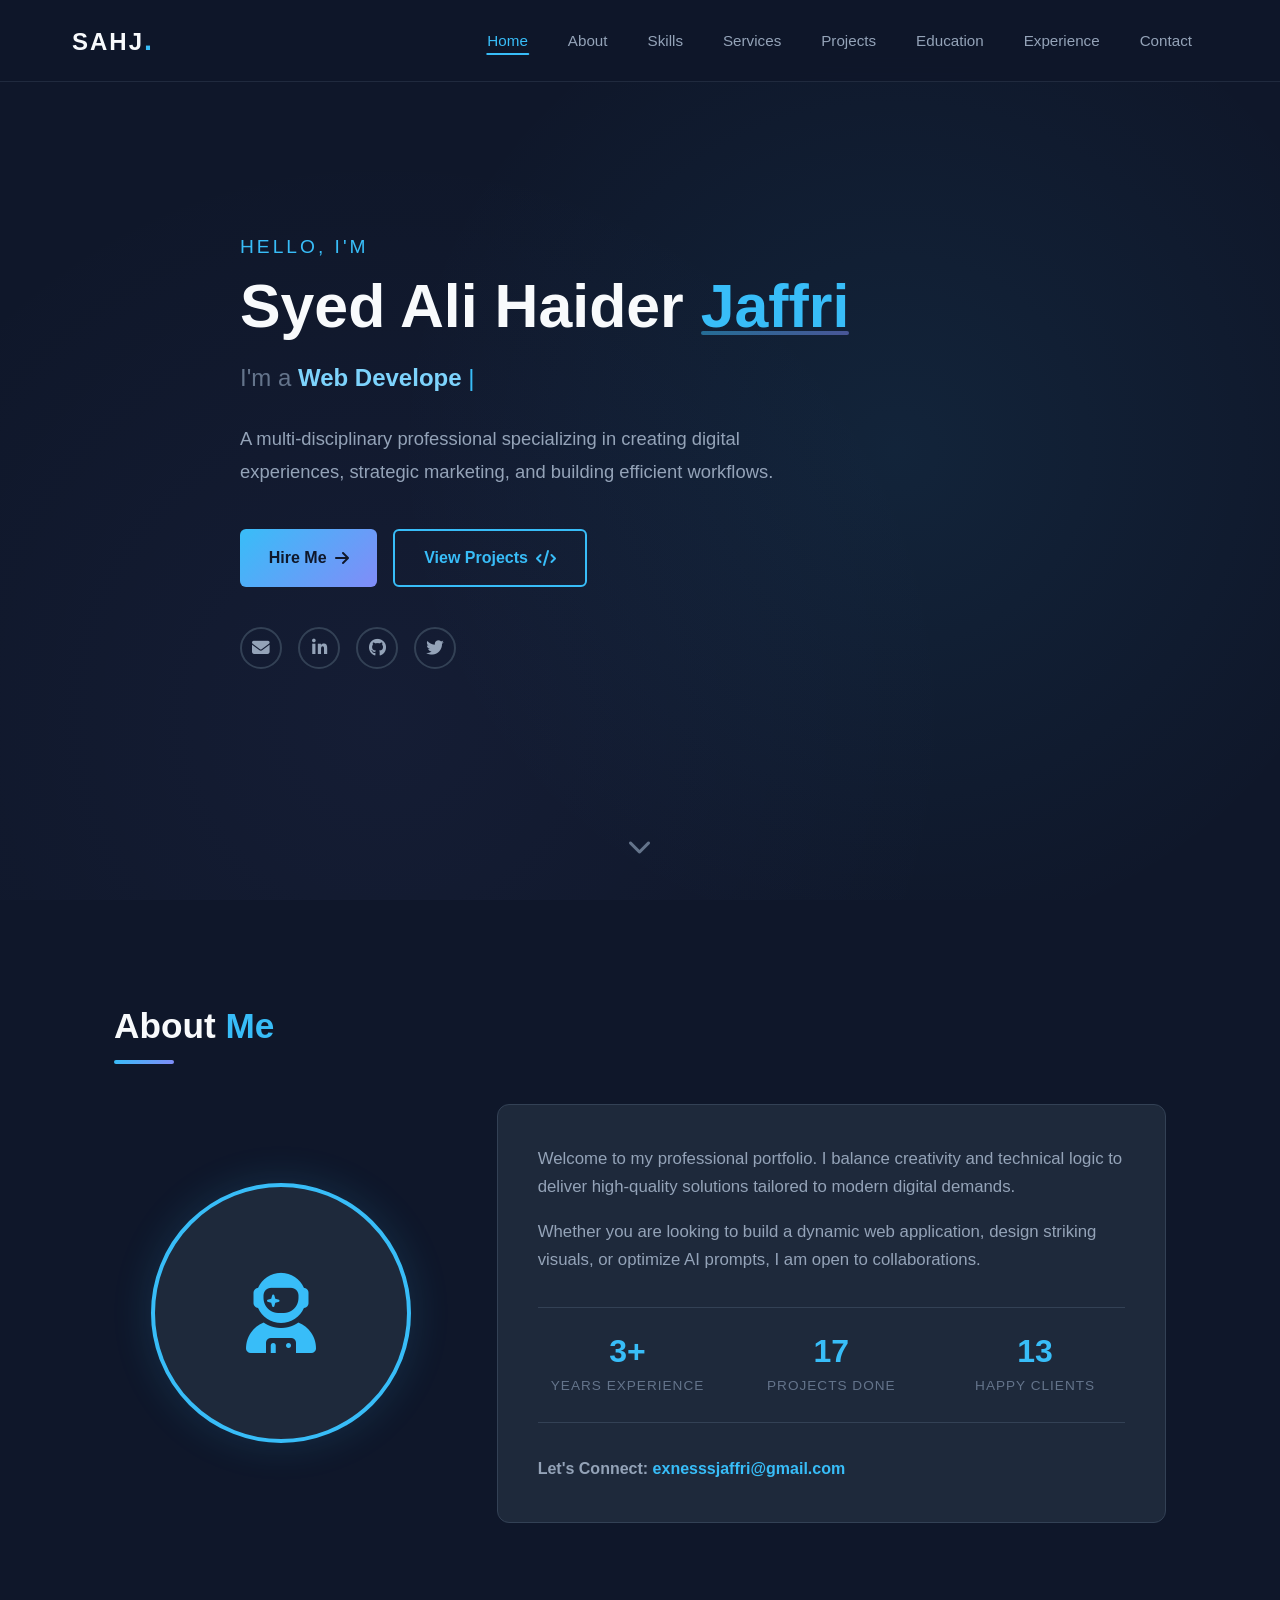
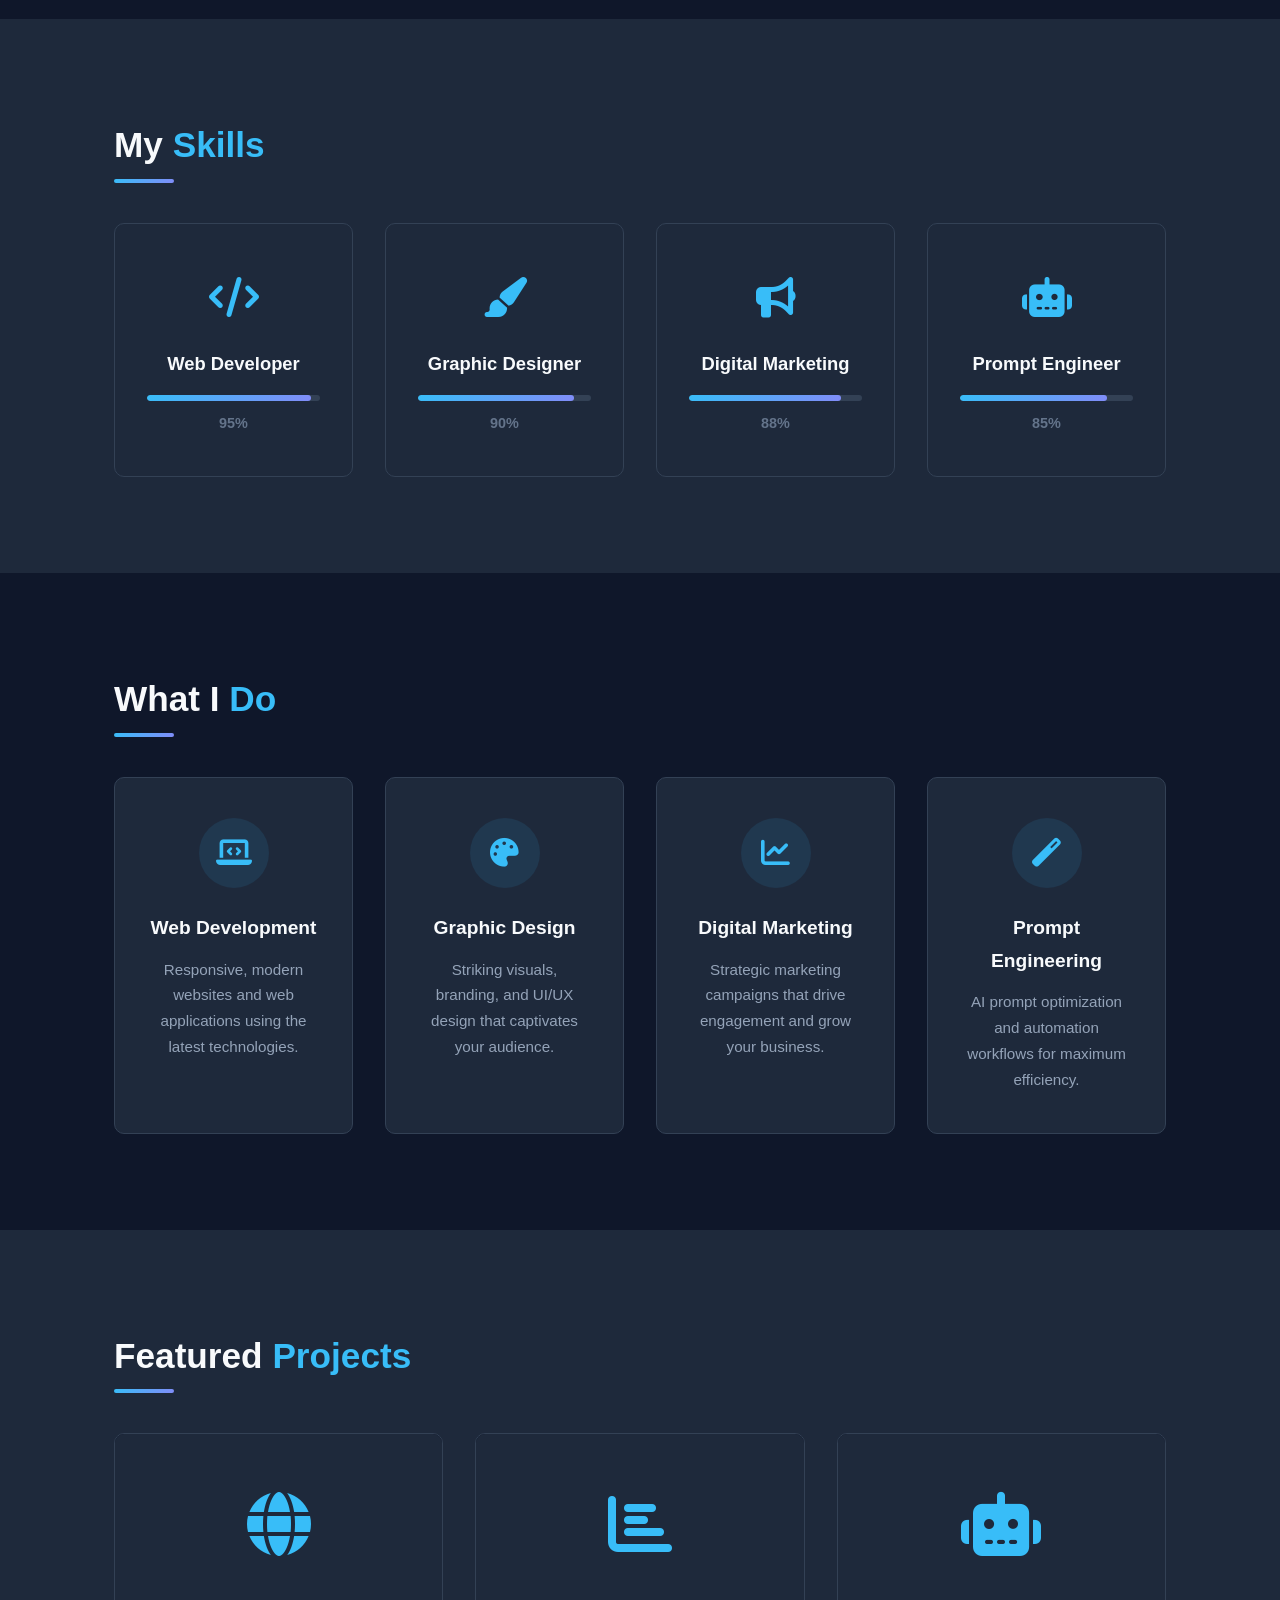
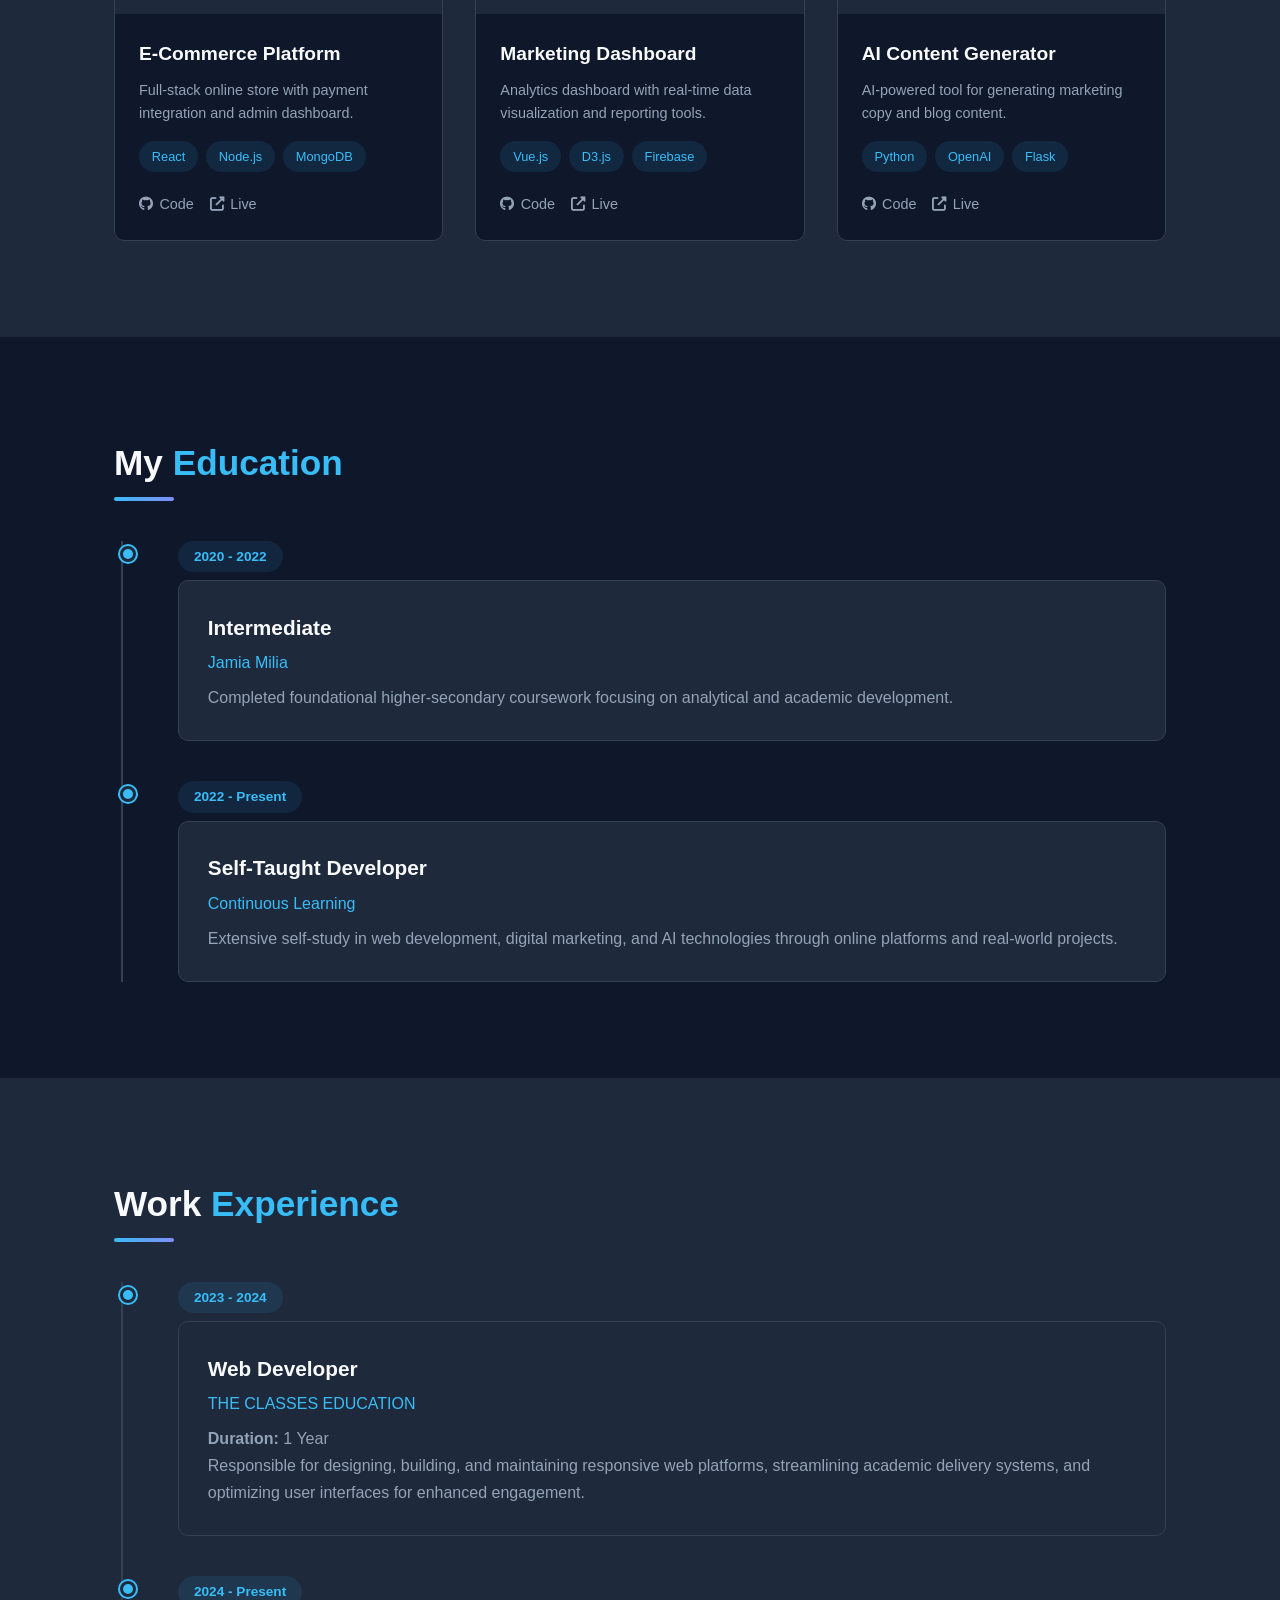
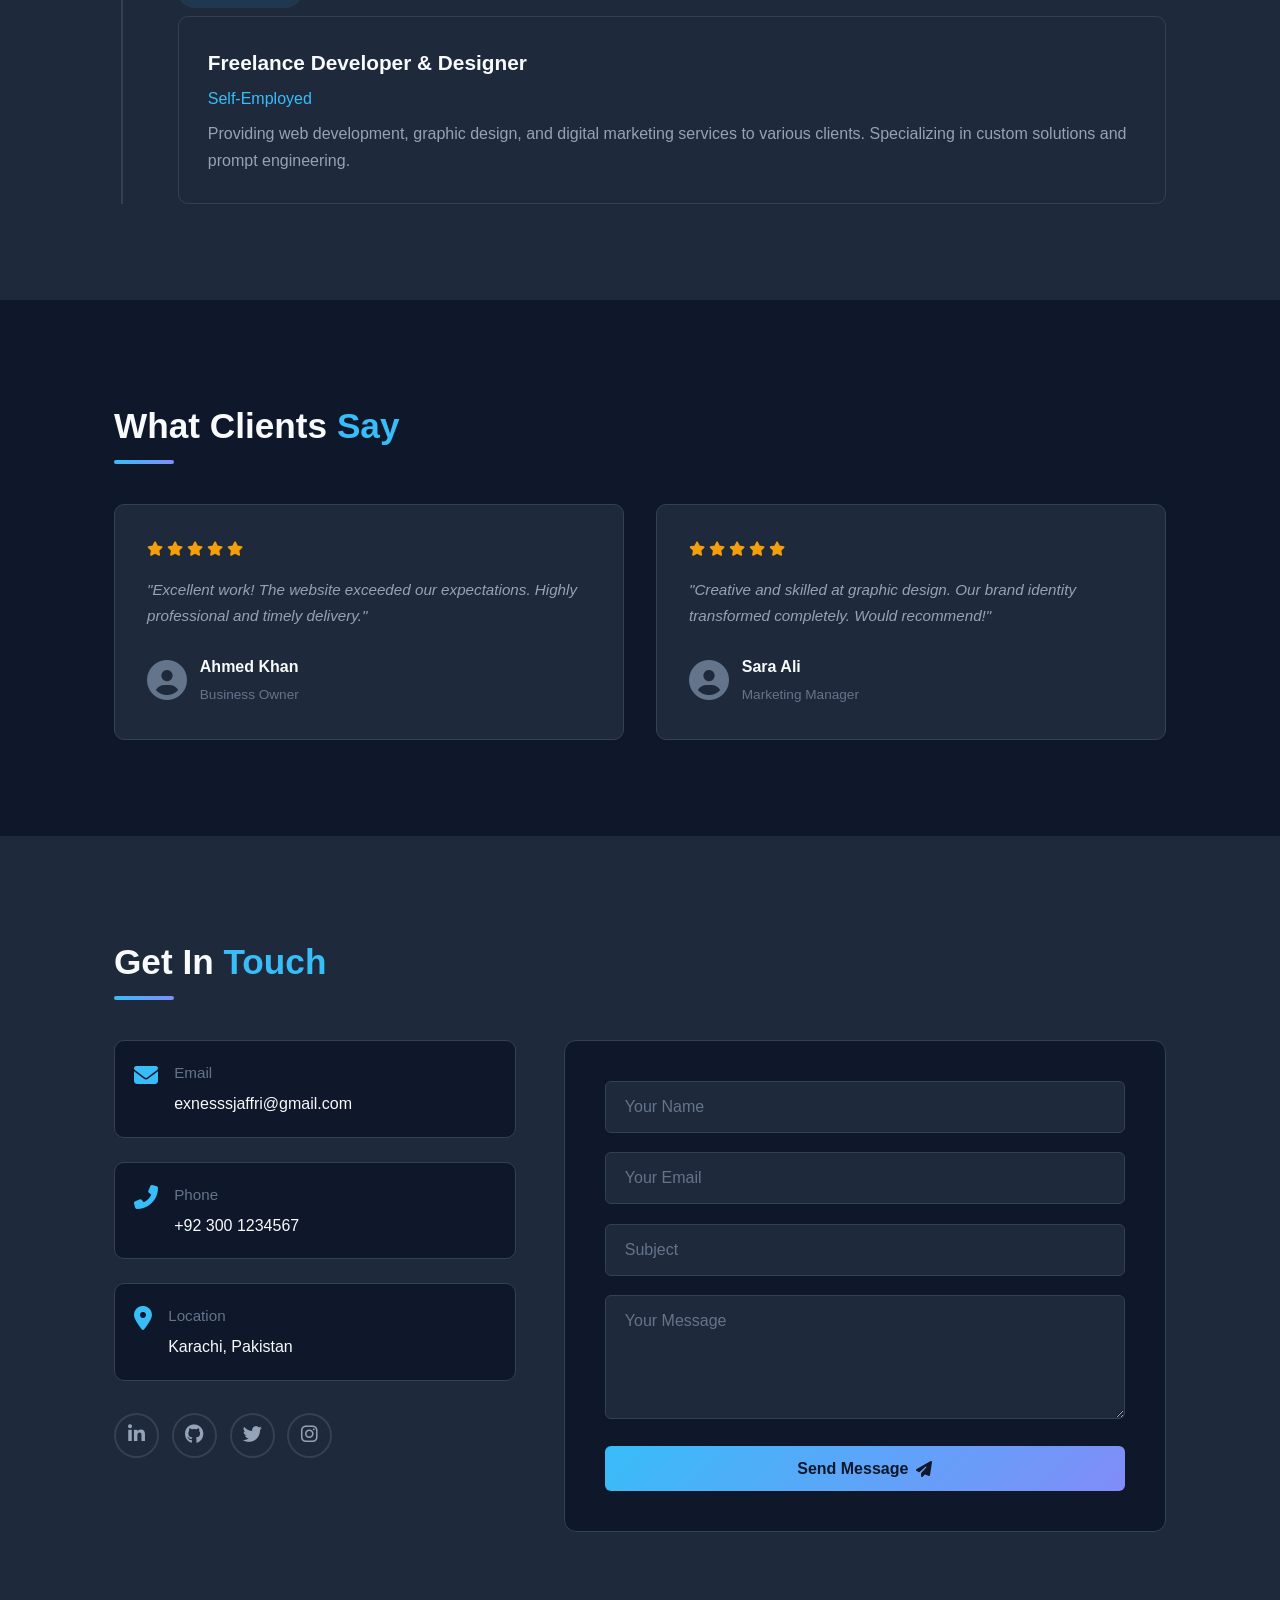
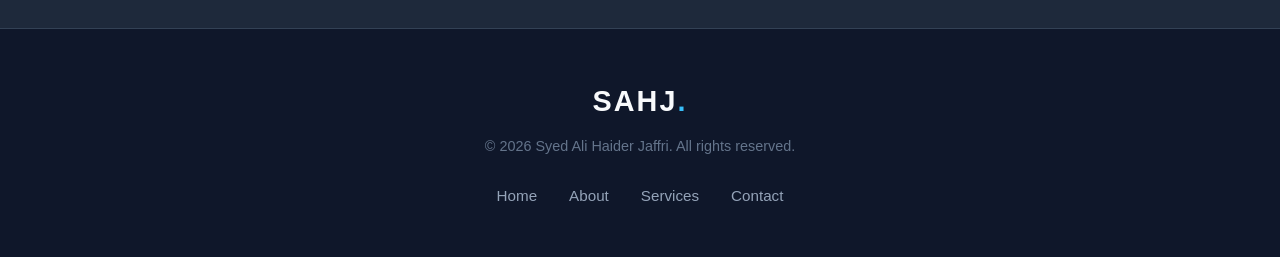
==== index.html @ ae8c7ed7 "HAIDER" ====
<!DOCTYPE html>
<html lang="en">
<head>
    <meta charset="UTF-8">
    <meta name="viewport" content="width=device-width, initial-scale=1.0">
    <title>Syed Ali Haider Jaffri | Portfolio</title>
    <!-- CSS -->
    <link rel="stylesheet" href="css/style.css">
    <!-- Font Awesome for Icons -->
    <link rel="stylesheet" href="https://cdnjs.cloudflare.com/ajax/libs/font-awesome/6.5.0/css/all.min.css">
    <!-- AOS Library for scroll animations -->
    <link href="https://unpkg.com/aos@2.3.1/dist/aos.css" rel="stylesheet">
</head>
<body>

    <!-- ========== PRELOADER ========== -->
    <div id="preloader">
        <div class="loader"></div>
    </div>

    <!-- ========== NAVIGATION ========== -->
    <header id="header">
        <nav class="navbar">
            <div class="nav-container">
                <a href="#hero" class="logo">SAHJ<span class="logo-dot">.</span></a>
                <ul class="nav-links" id="navLinks">
                    <li><a href="#hero" class="nav-link active">Home</a></li>
                    <li><a href="#about" class="nav-link">About</a></li>
                    <li><a href="#skills" class="nav-link">Skills</a></li>
                    <li><a href="#services" class="nav-link">Services</a></li>
                    <li><a href="#projects" class="nav-link">Projects</a></li>
                    <li><a href="#education" class="nav-link">Education</a></li>
                    <li><a href="#experience" class="nav-link">Experience</a></li>
                    <li><a href="#contact" class="nav-link">Contact</a></li>
                </ul>
                <div class="hamburger" id="hamburger">
                    <span class="bar"></span>
                    <span class="bar"></span>
                    <span class="bar"></span>
                </div>
            </div>
        </nav>
    </header>

    <!-- ========== HERO SECTION ========== -->
    <section id="hero">
        <div class="hero-overlay"></div>
        <div class="hero-content" data-aos="fade-up" data-aos-duration="1000">
            <p class="hero-greeting">Hello, I'm</p>
            <h1 class="hero-name">Syed Ali Haider <span>Jaffri</span></h1>
            <div class="hero-role">
                <span class="role-text">I'm a </span>
                <span class="typing-text" id="typingText"></span>
                <span class="cursor">|</span>
            </div>
            <p class="hero-desc">
                A multi-disciplinary professional specializing in creating digital experiences, strategic marketing, and building efficient workflows.
            </p>
            <div class="hero-buttons">
                <a href="#contact" class="btn btn-primary">Hire Me <i class="fas fa-arrow-right"></i></a>
                <a href="#projects" class="btn btn-outline">View Projects <i class="fas fa-code"></i></a>
            </div>
            <div class="hero-socials">
                <a href="mailto:exnesssjaffri@gmail.com" class="social-icon" title="Email"><i class="fas fa-envelope"></i></a>
                <a href="#" class="social-icon" title="LinkedIn"><i class="fab fa-linkedin-in"></i></a>
                <a href="#" class="social-icon" title="GitHub"><i class="fab fa-github"></i></a>
                <a href="#" class="social-icon" title="Twitter"><i class="fab fa-twitter"></i></a>
            </div>
        </div>
        <div class="hero-scroll-indicator">
            <a href="#about"><i class="fas fa-chevron-down"></i></a>
        </div>
    </section>

    <!-- ========== ABOUT SECTION ========== -->
    <section id="about" class="section-padding">
        <div class="container">
            <h2 class="section-title" data-aos="fade-right">About <span>Me</span></h2>
            <div class="about-wrapper" data-aos="fade-up" data-aos-delay="200">
                <div class="about-image">
                    <div class="about-image-frame">
                        <i class="fas fa-user-astronaut"></i>
                    </div>
                </div>
                <div class="about-content">
                    <div class="about-card">
                        <p class="about-text">
                            Welcome to my professional portfolio. I balance creativity and technical logic to deliver high-quality solutions tailored to modern digital demands.
                        </p>
                        <p class="about-text">
                            Whether you are looking to build a dynamic web application, design striking visuals, or optimize AI prompts, I am open to collaborations.
                        </p>
                        <div class="about-stats">
                            <div class="stat-item">
                                <span class="stat-number" data-count="3">0</span>
                                <span class="stat-label">Years Experience</span>
                            </div>
                            <div class="stat-item">
                                <span class="stat-number" data-count="20">0</span>
                                <span class="stat-label">Projects Done</span>
                            </div>
                            <div class="stat-item">
                                <span class="stat-number" data-count="15">0</span>
                                <span class="stat-label">Happy Clients</span>
                            </div>
                        </div>
                        <div class="about-contact">
                            <p><strong>Let's Connect:</strong> <a href="mailto:exnesssjaffri@gmail.com" class="email-link">exnesssjaffri@gmail.com</a></p>
                        </div>
                    </div>
                </div>
            </div>
        </div>
    </section>

    <!-- ========== SKILLS SECTION ========== -->
    <section id="skills" class="section-padding bg-dark">
        <div class="container">
            <h2 class="section-title" data-aos="fade-right">My <span>Skills</span></h2>
            <div class="skills-grid" data-aos="fade-up" data-aos-delay="200">
                <div class="skill-card" data-skill="95">
                    <div class="skill-icon">
                        <i class="fas fa-code"></i>
                    </div>
                    <h3>Web Developer</h3>
                    <div class="skill-bar">
                        <div class="skill-bar-fill" style="width: 0%;"></div>
                    </div>
                    <span class="skill-percent">95%</span>
                </div>
                <div class="skill-card" data-skill="90">
                    <div class="skill-icon">
                        <i class="fas fa-paint-brush"></i>
                    </div>
                    <h3>Graphic Designer</h3>
                    <div class="skill-bar">
                        <div class="skill-bar-fill" style="width: 0%;"></div>
                    </div>
                    <span class="skill-percent">90%</span>
                </div>
                <div class="skill-card" data-skill="88">
                    <div class="skill-icon">
                        <i class="fas fa-bullhorn"></i>
                    </div>
                    <h3>Digital Marketing</h3>
                    <div class="skill-bar">
                        <div class="skill-bar-fill" style="width: 0%;"></div>
                    </div>
                    <span class="skill-percent">88%</span>
                </div>
                <div class="skill-card" data-skill="85">
                    <div class="skill-icon">
                        <i class="fas fa-robot"></i>
                    </div>
                    <h3>Prompt Engineer</h3>
                    <div class="skill-bar">
                        <div class="skill-bar-fill" style="width: 0%;"></div>
                    </div>
                    <span class="skill-percent">85%</span>
                </div>
            </div>
        </div>
    </section>

    <!-- ========== SERVICES SECTION ========== -->
    <section id="services" class="section-padding">
        <div class="container">
            <h2 class="section-title" data-aos="fade-right">What I <span>Do</span></h2>
            <div class="services-grid" data-aos="fade-up" data-aos-delay="200">
                <div class="service-card">
                    <div class="service-icon">
                        <i class="fas fa-laptop-code"></i>
                    </div>
                    <h3>Web Development</h3>
                    <p>Responsive, modern websites and web applications using the latest technologies.</p>
                </div>
                <div class="service-card">
                    <div class="service-icon">
                        <i class="fas fa-palette"></i>
                    </div>
                    <h3>Graphic Design</h3>
                    <p>Striking visuals, branding, and UI/UX design that captivates your audience.</p>
                </div>
                <div class="service-card">
                    <div class="service-icon">
                        <i class="fas fa-chart-line"></i>
                    </div>
                    <h3>Digital Marketing</h3>
                    <p>Strategic marketing campaigns that drive engagement and grow your business.</p>
                </div>
                <div class="service-card">
                    <div class="service-icon">
                        <i class="fas fa-magic"></i>
                    </div>
                    <h3>Prompt Engineering</h3>
                    <p>AI prompt optimization and automation workflows for maximum efficiency.</p>
                </div>
            </div>
        </div>
    </section>

    <!-- ========== PROJECTS SECTION ========== -->
    <section id="projects" class="section-padding bg-dark">
        <div class="container">
            <h2 class="section-title" data-aos="fade-right">Featured <span>Projects</span></h2>
            <div class="projects-grid" data-aos="fade-up" data-aos-delay="200">
                <div class="project-card">
                    <div class="project-img">
                        <i class="fas fa-globe"></i>
                    </div>
                    <div class="project-info">
                        <h3>E-Commerce Platform</h3>
                        <p>Full-stack online store with payment integration and admin dashboard.</p>
                        <div class="project-tags">
                            <span>React</span>
                            <span>Node.js</span>
                            <span>MongoDB</span>
                        </div>
                        <div class="project-links">
                            <a href="#" class="project-link"><i class="fab fa-github"></i> Code</a>
                            <a href="#" class="project-link"><i class="fas fa-external-link-alt"></i> Live</a>
                        </div>
                    </div>
                </div>
                <div class="project-card">
                    <div class="project-img">
                        <i class="fas fa-chart-bar"></i>
                    </div>
                    <div class="project-info">
                        <h3>Marketing Dashboard</h3>
                        <p>Analytics dashboard with real-time data visualization and reporting tools.</p>
                        <div class="project-tags">
                            <span>Vue.js</span>
                            <span>D3.js</span>
                            <span>Firebase</span>
                        </div>
                        <div class="project-links">
                            <a href="#" class="project-link"><i class="fab fa-github"></i> Code</a>
                            <a href="#" class="project-link"><i class="fas fa-external-link-alt"></i> Live</a>
                        </div>
                    </div>
                </div>
                <div class="project-card">
                    <div class="project-img">
                        <i class="fas fa-robot"></i>
                    </div>
                    <div class="project-info">
                        <h3>AI Content Generator</h3>
                        <p>AI-powered tool for generating marketing copy and blog content.</p>
                        <div class="project-tags">
                            <span>Python</span>
                            <span>OpenAI</span>
                            <span>Flask</span>
                        </div>
                        <div class="project-links">
                            <a href="#" class="project-link"><i class="fab fa-github"></i> Code</a>
                            <a href="#" class="project-link"><i class="fas fa-external-link-alt"></i> Live</a>
                        </div>
                    </div>
                </div>
            </div>
        </div>
    </section>

    <!-- ========== EDUCATION SECTION ========== -->
    <section id="education" class="section-padding">
        <div class="container">
            <h2 class="section-title" data-aos="fade-right">My <span>Education</span></h2>
            <div class="timeline" data-aos="fade-up" data-aos-delay="200">
                <div class="timeline-item">
                    <div class="timeline-dot"></div>
                    <div class="timeline-date">2020 - 2022</div>
                    <div class="timeline-content">
                        <h3>Intermediate</h3>
                        <div class="sub-title">Jamia Milia</div>
                        <p>Completed foundational higher-secondary coursework focusing on analytical and academic development.</p>
                    </div>
                </div>
                <div class="timeline-item">
                    <div class="timeline-dot"></div>
                    <div class="timeline-date">2022 - Present</div>
                    <div class="timeline-content">
                        <h3>Self-Taught Developer</h3>
                        <div class="sub-title">Continuous Learning</div>
                        <p>Extensive self-study in web development, digital marketing, and AI technologies through online platforms and real-world projects.</p>
                    </div>
                </div>
            </div>
        </div>
    </section>

    <!-- ========== EXPERIENCE SECTION ========== -->
    <section id="experience" class="section-padding bg-dark">
        <div class="container">
            <h2 class="section-title" data-aos="fade-right">Work <span>Experience</span></h2>
            <div class="timeline" data-aos="fade-up" data-aos-delay="200">
                <div class="timeline-item">
                    <div class="timeline-dot"></div>
                    <div class="timeline-date">2023 - 2024</div>
                    <div class="timeline-content">
                        <h3>Web Developer</h3>
                        <div class="sub-title">THE CLASSES EDUCATION</div>
                        <p><strong>Duration:</strong> 1 Year</p>
                        <p>Responsible for designing, building, and maintaining responsive web platforms, streamlining academic delivery systems, and optimizing user interfaces for enhanced engagement.</p>
                    </div>
                </div>
                <div class="timeline-item">
                    <div class="timeline-dot"></div>
                    <div class="timeline-date">2024 - Present</div>
                    <div class="timeline-content">
                        <h3>Freelance Developer & Designer</h3>
                        <div class="sub-title">Self-Employed</div>
                        <p>Providing web development, graphic design, and digital marketing services to various clients. Specializing in custom solutions and prompt engineering.</p>
                    </div>
                </div>
            </div>
        </div>
    </section>

    <!-- ========== TESTIMONIALS SECTION ========== -->
    <section id="testimonials" class="section-padding">
        <div class="container">
            <h2 class="section-title" data-aos="fade-right">What Clients <span>Say</span></h2>
            <div class="testimonials-grid" data-aos="fade-up" data-aos-delay="200">
                <div class="testimonial-card">
                    <div class="testimonial-stars">
                        <i class="fas fa-star"></i>
                        <i class="fas fa-star"></i>
                        <i class="fas fa-star"></i>
                        <i class="fas fa-star"></i>
                        <i class="fas fa-star"></i>
                    </div>
                    <p class="testimonial-text">"Excellent work! The website exceeded our expectations. Highly professional and timely delivery."</p>
                    <div class="testimonial-author">
                        <i class="fas fa-user-circle"></i>
                        <div>
                            <h4>Ahmed Khan</h4>
                            <span>Business Owner</span>
                        </div>
                    </div>
                </div>
                <div class="testimonial-card">
                    <div class="testimonial-stars">
                        <i class="fas fa-star"></i>
                        <i class="fas fa-star"></i>
                        <i class="fas fa-star"></i>
                        <i class="fas fa-star"></i>
                        <i class="fas fa-star"></i>
                    </div>
                    <p class="testimonial-text">"Creative and skilled at graphic design. Our brand identity transformed completely. Would recommend!"</p>
                    <div class="testimonial-author">
                        <i class="fas fa-user-circle"></i>
                        <div>
                            <h4>Sara Ali</h4>
                            <span>Marketing Manager</span>
                        </div>
                    </div>
                </div>
            </div>
        </div>
    </section>

    <!-- ========== CONTACT SECTION ========== -->
    <section id="contact" class="section-padding bg-dark">
        <div class="container">
            <h2 class="section-title" data-aos="fade-right">Get In <span>Touch</span></h2>
            <div class="contact-wrapper" data-aos="fade-up" data-aos-delay="200">
                <div class="contact-info">
                    <div class="contact-item">
                        <i class="fas fa-envelope"></i>
                        <div>
                            <h4>Email</h4>
                            <a href="mailto:exnesssjaffri@gmail.com">exnesssjaffri@gmail.com</a>
                        </div>
                    </div>
                    <div class="contact-item">
                        <i class="fas fa-phone-alt"></i>
                        <div>
                            <h4>Phone</h4>
                            <a href="tel:+923001234567">+92 300 1234567</a>
                        </div>
                    </div>
                    <div class="contact-item">
                        <i class="fas fa-map-marker-alt"></i>
                        <div>
                            <h4>Location</h4>
                            <span>Karachi, Pakistan</span>
                        </div>
                    </div>
                    <div class="contact-socials">
                        <a href="#" class="social-icon"><i class="fab fa-linkedin-in"></i></a>
                        <a href="#" class="social-icon"><i class="fab fa-github"></i></a>
                        <a href="#" class="social-icon"><i class="fab fa-twitter"></i></a>
                        <a href="#" class="social-icon"><i class="fab fa-instagram"></i></a>
                    </div>
                </div>
                <form class="contact-form" id="contactForm">
                    <div class="form-group">
                        <input type="text" id="name" placeholder="Your Name" required>
                    </div>
                    <div class="form-group">
                        <input type="email" id="email" placeholder="Your Email" required>
                    </div>
                    <div class="form-group">
                        <input type="text" id="subject" placeholder="Subject">
                    </div>
                    <div class="form-group">
                        <textarea id="message" rows="5" placeholder="Your Message" required></textarea>
                    </div>
                    <button type="submit" class="btn btn-primary btn-block">Send Message <i class="fas fa-paper-plane"></i></button>
                </form>
            </div>
        </div>
    </section>

    <!-- ========== FOOTER ========== -->
    <footer>
        <div class="footer-content">
            <div class="footer-logo">SAHJ<span>.</span></div>
            <p class="footer-text">&copy; 2026 Syed Ali Haider Jaffri. All rights reserved.</p>
            <div class="footer-links">
                <a href="#hero">Home</a>
                <a href="#about">About</a>
                <a href="#services">Services</a>
                <a href="#contact">Contact</a>
            </div>
        </div>
    </footer>

    <!-- ========== BACK TO TOP ========== -->
    <button id="backToTop" title="Back to Top">
        <i class="fas fa-arrow-up"></i>
    </button>

    <!-- ========== SCRIPTS ========== -->
    <!-- AOS Library -->
    <script src="https://unpkg.com/aos@2.3.1/dist/aos.js"></script>
    <!-- Custom JS -->
    <script src="js/script.js"></script>

</body>
</html>
---- css/style.css ----
/* ============================================
   SYED ALI HAIDER JAFFRI - Portfolio Styles
   ============================================ */

/* --- CSS Variables / Custom Properties --- */
:root {
    --primary: #38bdf8;
    --primary-dark: #0ea5e9;
    --primary-light: #7dd3fc;
    --bg-primary: #0f172a;
    --bg-secondary: #1e293b;
    --bg-card: #1e293b;
    --border-color: #334155;
    --text-primary: #f8fafc;
    --text-secondary: #94a3b8;
    --text-muted: #64748b;
    --success: #22c55e;
    --gradient-1: linear-gradient(135deg, #38bdf8, #818cf8);
    --gradient-2: linear-gradient(135deg, #0f172a, #1e293b);
    --shadow-sm: 0 2px 8px rgba(0, 0, 0, 0.3);
    --shadow-md: 0 4px 16px rgba(0, 0, 0, 0.4);
    --shadow-lg: 0 8px 32px rgba(0, 0, 0, 0.5);
    --radius-sm: 6px;
    --radius-md: 10px;
    --radius-lg: 12px;
    --transition: all 0.3s ease;
    --font-main: 'Segoe UI', Tahoma, Geneva, Verdana, sans-serif;
}

/* --- Reset & Global Styles --- */
* {
    margin: 0;
    padding: 0;
    box-sizing: border-box;
}

html {
    scroll-behavior: smooth;
}

body {
    font-family: var(--font-main);
    background-color: var(--bg-primary);
    color: var(--text-primary);
    line-height: 1.7;
    overflow-x: hidden;
}

::selection {
    background: var(--primary);
    color: var(--bg-primary);
}

::-webkit-scrollbar {
    width: 8px;
}

::-webkit-scrollbar-track {
    background: var(--bg-primary);
}

::-webkit-scrollbar-thumb {
    background: var(--border-color);
    border-radius: 4px;
}

::-webkit-scrollbar-thumb:hover {
    background: var(--primary);
}

img {
    max-width: 100%;
    display: block;
}

a {
    color: inherit;
    text-decoration: none;
}

ul {
    list-style: none;
}

.container {
    max-width: 1100px;
    margin: 0 auto;
    padding: 0 1.5rem;
}

.section-padding {
    padding: 6rem 0;
}

.bg-dark {
    background-color: var(--bg-secondary);
}

/* --- Preloader --- */
#preloader {
    position: fixed;
    top: 0;
    left: 0;
    width: 100%;
    height: 100%;
    background: var(--bg-primary);
    display: flex;
    justify-content: center;
    align-items: center;
    z-index: 9999;
    transition: opacity 0.6s ease, visibility 0.6s ease;
}

#preloader.hidden {
    opacity: 0;
    visibility: hidden;
}

.loader {
    width: 50px;
    height: 50px;
    border: 4px solid var(--border-color);
    border-top: 4px solid var(--primary);
    border-radius: 50%;
    animation: spin 0.8s linear infinite;
}

@keyframes spin {
    to { transform: rotate(360deg); }
}

/* ========== NAVIGATION ========== */
#header {
    position: fixed;
    top: 0;
    width: 100%;
    z-index: 1000;
    background: rgba(15, 23, 42, 0.85);
    backdrop-filter: blur(12px);
    -webkit-backdrop-filter: blur(12px);
    border-bottom: 1px solid rgba(51, 65, 85, 0.5);
    transition: var(--transition);
}

#header.scrolled {
    background: rgba(15, 23, 42, 0.95);
    box-shadow: 0 2px 20px rgba(0, 0, 0, 0.4);
}

.nav-container {
    max-width: 1200px;
    margin: 0 auto;
    padding: 1rem 2rem;
    display: flex;
    justify-content: space-between;
    align-items: center;
}

.logo {
    font-size: 1.5rem;
    font-weight: 800;
    letter-spacing: 2px;
    color: var(--text-primary);
    transition: var(--transition);
}

.logo-dot {
    color: var(--primary);
    font-size: 1.8rem;
}

.logo:hover {
    color: var(--primary);
}

.nav-links {
    display: flex;
    gap: 0.5rem;
}

.nav-link {
    color: var(--text-secondary);
    padding: 0.5rem 1rem;
    border-radius: var(--radius-sm);
    font-weight: 500;
    font-size: 0.95rem;
    transition: var(--transition);
    position: relative;
}

.nav-link::after {
    content: '';
    position: absolute;
    bottom: 2px;
    left: 50%;
    transform: translateX(-50%);
    width: 0;
    height: 2px;
    background: var(--primary);
    transition: var(--transition);
    border-radius: 2px;
}

.nav-link:hover,
.nav-link.active {
    color: var(--primary);
}

.nav-link:hover::after,
.nav-link.active::after {
    width: 60%;
}

/* Hamburger */
.hamburger {
    display: none;
    cursor: pointer;
    flex-direction: column;
    gap: 5px;
    padding: 5px;
}

.bar {
    width: 28px;
    height: 3px;
    background: var(--text-primary);
    border-radius: 2px;
    transition: var(--transition);
}

.hamburger.active .bar:nth-child(1) {
    transform: rotate(45deg) translate(6px, 6px);
}

.hamburger.active .bar:nth-child(2) {
    opacity: 0;
}

.hamburger.active .bar:nth-child(3) {
    transform: rotate(-45deg) translate(6px, -6px);
}

/* ========== SECTION TITLES ========== */
.section-title {
    font-size: 2.2rem;
    font-weight: 700;
    margin-bottom: 3rem;
    position: relative;
    display: inline-block;
    color: var(--text-primary);
}

.section-title span {
    color: var(--primary);
}

.section-title::after {
    content: '';
    position: absolute;
    left: 0;
    bottom: -8px;
    width: 60px;
    height: 4px;
    background: var(--gradient-1);
    border-radius: 2px;
}

/* ========== HERO SECTION ========== */
#hero {
    min-height: 100vh;
    display: flex;
    flex-direction: column;
    justify-content: center;
    align-items: center;
    position: relative;
    padding: 0 2rem;
    background: var(--bg-primary);
    overflow: hidden;
}

.hero-overlay {
    position: absolute;
    top: 0;
    left: 0;
    width: 100%;
    height: 100%;
    background: radial-gradient(circle at 70% 50%, rgba(56, 189, 248, 0.08) 0%, transparent 50%),
                radial-gradient(circle at 30% 80%, rgba(129, 140, 248, 0.05) 0%, transparent 50%);
    pointer-events: none;
}

.hero-content {
    max-width: 800px;
    text-align: left;
    z-index: 2;
    width: 100%;
}

.hero-greeting {
    font-size: 1.2rem;
    color: var(--primary);
    font-weight: 500;
    margin-bottom: 0.5rem;
    letter-spacing: 3px;
    text-transform: uppercase;
}

.hero-name {
    font-size: 3.8rem;
    font-weight: 800;
    line-height: 1.15;
    margin-bottom: 1rem;
    color: var(--text-primary);
}

.hero-name span {
    color: var(--primary);
    position: relative;
}

.hero-name span::after {
    content: '';
    position: absolute;
    bottom: 5px;
    left: 0;
    width: 100%;
    height: 4px;
    background: var(--gradient-1);
    border-radius: 2px;
    opacity: 0.5;
}

.hero-role {
    font-size: 1.5rem;
    margin-bottom: 1.5rem;
    color: var(--text-secondary);
    min-height: 2rem;
}

.role-text {
    color: var(--text-muted);
}

.typing-text {
    color: var(--primary-light);
    font-weight: 600;
}

.cursor {
    color: var(--primary);
    animation: blink 0.7s infinite;
    font-weight: 100;
}

@keyframes blink {
    0%, 100% { opacity: 1; }
    50% { opacity: 0; }
}

.hero-desc {
    font-size: 1.15rem;
    color: var(--text-secondary);
    max-width: 600px;
    margin-bottom: 2.5rem;
    line-height: 1.8;
}

.hero-buttons {
    display: flex;
    gap: 1rem;
    margin-bottom: 2.5rem;
    flex-wrap: wrap;
}

/* Buttons */
.btn {
    display: inline-flex;
    align-items: center;
    gap: 0.5rem;
    padding: 0.85rem 1.8rem;
    border-radius: var(--radius-sm);
    font-weight: 600;
    font-size: 1rem;
    cursor: pointer;
    transition: var(--transition);
    border: none;
    text-decoration: none;
    width: fit-content;
}

.btn-primary {
    background: var(--gradient-1);
    color: var(--bg-primary);
}

.btn-primary:hover {
    transform: translateY(-3px);
    box-shadow: 0 8px 25px rgba(56, 189, 248, 0.3);
}

.btn-outline {
    background: transparent;
    color: var(--primary);
    border: 2px solid var(--primary);
}

.btn-outline:hover {
    background: var(--primary);
    color: var(--bg-primary);
    transform: translateY(-3px);
}

.btn-block {
    width: 100%;
    justify-content: center;
}

/* Social Icons */
.hero-socials {
    display: flex;
    gap: 1rem;
}

.social-icon {
    width: 42px;
    height: 42px;
    display: flex;
    align-items: center;
    justify-content: center;
    border-radius: 50%;
    border: 2px solid var(--border-color);
    color: var(--text-secondary);
    font-size: 1.1rem;
    transition: var(--transition);
}

.social-icon:hover {
    border-color: var(--primary);
    color: var(--primary);
    transform: translateY(-3px);
    box-shadow: 0 4px 15px rgba(56, 189, 248, 0.2);
}

/* Scroll Indicator */
.hero-scroll-indicator {
    position: absolute;
    bottom: 2rem;
    left: 50%;
    transform: translateX(-50%);
    animation: bounce 2s infinite;
}

.hero-scroll-indicator a {
    color: var(--text-muted);
    font-size: 1.5rem;
    transition: var(--transition);
}

.hero-scroll-indicator a:hover {
    color: var(--primary);
}

@keyframes bounce {
    0%, 20%, 50%, 80%, 100% { transform: translateX(-50%) translateY(0); }
    40% { transform: translateX(-50%) translateY(-10px); }
    60% { transform: translateX(-50%) translateY(-5px); }
}

/* ========== ABOUT SECTION ========== */
.about-wrapper {
    display: grid;
    grid-template-columns: 1fr 2fr;
    gap: 3rem;
    align-items: center;
}

.about-image {
    display: flex;
    justify-content: center;
}

.about-image-frame {
    width: 260px;
    height: 260px;
    border-radius: 50%;
    background: var(--bg-secondary);
    border: 4px solid var(--primary);
    display: flex;
    align-items: center;
    justify-content: center;
    font-size: 5rem;
    color: var(--primary);
    box-shadow: 0 0 40px rgba(56, 189, 248, 0.15);
    transition: var(--transition);
}

.about-image-frame:hover {
    transform: scale(1.05);
    box-shadow: 0 0 60px rgba(56, 189, 248, 0.3);
}

.about-card {
    background: var(--bg-card);
    padding: 2.5rem;
    border-radius: var(--radius-lg);
    border: 1px solid var(--border-color);
}

.about-text {
    color: var(--text-secondary);
    margin-bottom: 1rem;
    font-size: 1.05rem;
}

.about-stats {
    display: grid;
    grid-template-columns: repeat(3, 1fr);
    gap: 1.5rem;
    margin: 2rem 0;
    padding: 1.5rem 0;
    border-top: 1px solid var(--border-color);
    border-bottom: 1px solid var(--border-color);
}

.stat-item {
    text-align: center;
}

.stat-number {
    display: block;
    font-size: 2rem;
    font-weight: 800;
    color: var(--primary);
    line-height: 1.2;
}

.stat-label {
    display: block;
    font-size: 0.85rem;
    color: var(--text-muted);
    text-transform: uppercase;
    letter-spacing: 1px;
    margin-top: 0.25rem;
}

.about-contact {
    margin-top: 1.5rem;
}

.about-contact p {
    color: var(--text-secondary);
}

.email-link {
    color: var(--primary);
    font-weight: 600;
    transition: var(--transition);
}

.email-link:hover {
    color: var(--primary-light);
    text-decoration: underline;
}

/* ========== SKILLS SECTION ========== */
.skills-grid {
    display: grid;
    grid-template-columns: repeat(auto-fit, minmax(220px, 1fr));
    gap: 2rem;
}

.skill-card {
    background: var(--bg-card);
    padding: 2.5rem 2rem;
    border-radius: var(--radius-md);
    text-align: center;
    border: 1px solid var(--border-color);
    transition: var(--transition);
    position: relative;
    overflow: hidden;
}

.skill-card::before {
    content: '';
    position: absolute;
    top: 0;
    left: 0;
    width: 100%;
    height: 3px;
    background: var(--gradient-1);
    transform: scaleX(0);
    transform-origin: left;
    transition: transform 0.5s ease;
}

.skill-card:hover::before {
    transform: scaleX(1);
}

.skill-card:hover {
    transform: translateY(-8px);
    border-color: var(--primary);
    box-shadow: 0 10px 30px rgba(56, 189, 248, 0.1);
}

.skill-icon {
    font-size: 2.5rem;
    color: var(--primary);
    margin-bottom: 1rem;
}

.skill-card h3 {
    font-size: 1.15rem;
    color: var(--text-primary);
    margin-bottom: 1rem;
}

.skill-bar {
    height: 6px;
    background: var(--border-color);
    border-radius: 3px;
    overflow: hidden;
    margin-bottom: 0.5rem;
}

.skill-bar-fill {
    height: 100%;
    background: var(--gradient-1);
    border-radius: 3px;
    transition: width 1.5s ease;
}

.skill-percent {
    font-size: 0.9rem;
    color: var(--text-muted);
    font-weight: 600;
}

/* ========== SERVICES SECTION ========== */
.services-grid {
    display: grid;
    grid-template-columns: repeat(auto-fit, minmax(230px, 1fr));
    gap: 2rem;
}

.service-card {
    background: var(--bg-card);
    padding: 2.5rem 2rem;
    border-radius: var(--radius-md);
    text-align: center;
    border: 1px solid var(--border-color);
    transition: var(--transition);
}

.service-card:hover {
    transform: translateY(-8px);
    border-color: var(--primary);
    box-shadow: 0 10px 30px rgba(56, 189, 248, 0.1);
}

.service-icon {
    width: 70px;
    height: 70px;
    margin: 0 auto 1.5rem;
    background: rgba(56, 189, 248, 0.1);
    border-radius: 50%;
    display: flex;
    align-items: center;
    justify-content: center;
    font-size: 1.8rem;
    color: var(--primary);
    transition: var(--transition);
}

.service-card:hover .service-icon {
    background: var(--primary);
    color: var(--bg-primary);
    transform: scale(1.1);
}

.service-card h3 {
    font-size: 1.2rem;
    color: var(--text-primary);
    margin-bottom: 0.75rem;
}

.service-card p {
    color: var(--text-secondary);
    font-size: 0.95rem;
    line-height: 1.7;
}

/* ========== PROJECTS SECTION ========== */
.projects-grid {
    display: grid;
    grid-template-columns: repeat(auto-fit, minmax(300px, 1fr));
    gap: 2rem;
}

.project-card {
    background: var(--bg-primary);
    border-radius: var(--radius-md);
    overflow: hidden;
    border: 1px solid var(--border-color);
    transition: var(--transition);
}

.project-card:hover {
    transform: translateY(-8px);
    border-color: var(--primary);
    box-shadow: 0 12px 35px rgba(56, 189, 248, 0.1);
}

.project-img {
    height: 180px;
    background: var(--bg-secondary);
    display: flex;
    align-items: center;
    justify-content: center;
    font-size: 4rem;
    color: var(--primary);
    transition: var(--transition);
}

.project-card:hover .project-img {
    background: rgba(56, 189, 248, 0.1);
}

.project-info {
    padding: 1.5rem;
}

.project-info h3 {
    font-size: 1.2rem;
    color: var(--text-primary);
    margin-bottom: 0.5rem;
}

.project-info p {
    color: var(--text-secondary);
    font-size: 0.9rem;
    margin-bottom: 1rem;
    line-height: 1.6;
}

.project-tags {
    display: flex;
    flex-wrap: wrap;
    gap: 0.5rem;
    margin-bottom: 1.2rem;
}

.project-tags span {
    padding: 0.3rem 0.8rem;
    background: rgba(56, 189, 248, 0.1);
    color: var(--primary);
    border-radius: 20px;
    font-size: 0.8rem;
    font-weight: 500;
}

.project-links {
    display: flex;
    gap: 1rem;
}

.project-link {
    color: var(--text-secondary);
    font-size: 0.9rem;
    font-weight: 500;
    transition: var(--transition);
    display: inline-flex;
    align-items: center;
    gap: 0.4rem;
}

.project-link:hover {
    color: var(--primary);
}

/* ========== TIMELINE (Education & Experience) ========== */
.timeline {
    position: relative;
    padding-left: 2rem;
}

.timeline::before {
    content: '';
    position: absolute;
    left: 7px;
    top: 0;
    bottom: 0;
    width: 2px;
    background: var(--border-color);
}

.timeline-item {
    position: relative;
    padding-left: 2rem;
    margin-bottom: 2.5rem;
}

.timeline-item:last-child {
    margin-bottom: 0;
}

.timeline-dot {
    position: absolute;
    left: -1.65rem;
    top: 5px;
    width: 16px;
    height: 16px;
    border-radius: 50%;
    background: var(--primary);
    border: 3px solid var(--bg-secondary);
    box-shadow: 0 0 0 2px var(--primary);
}

.timeline-date {
    font-size: 0.85rem;
    color: var(--primary);
    font-weight: 600;
    margin-bottom: 0.5rem;
    display: inline-block;
    padding: 0.25rem 1rem;
    background: rgba(56, 189, 248, 0.1);
    border-radius: 20px;
}

.timeline-content {
    background: var(--bg-card);
    padding: 1.8rem;
    border-radius: var(--radius-md);
    border: 1px solid var(--border-color);
    transition: var(--transition);
}

.timeline-content:hover {
    border-color: var(--primary);
    transform: translateX(5px);
}

.timeline-content h3 {
    font-size: 1.3rem;
    color: var(--text-primary);
    margin-bottom: 0.25rem;
}

.sub-title {
    color: var(--primary);
    font-weight: 500;
    margin-bottom: 0.5rem;
    font-size: 1rem;
}

.timeline-content p {
    color: var(--text-secondary);
    line-height: 1.7;
}

/* ========== TESTIMONIALS SECTION ========== */
.testimonials-grid {
    display: grid;
    grid-template-columns: repeat(auto-fit, minmax(300px, 1fr));
    gap: 2rem;
}

.testimonial-card {
    background: var(--bg-card);
    padding: 2rem;
    border-radius: var(--radius-md);
    border: 1px solid var(--border-color);
    transition: var(--transition);
}

.testimonial-card:hover {
    transform: translateY(-5px);
    border-color: var(--primary);
}

.testimonial-stars {
    color: #f59e0b;
    margin-bottom: 1rem;
    font-size: 0.9rem;
}

.testimonial-text {
    color: var(--text-secondary);
    font-style: italic;
    margin-bottom: 1.5rem;
    line-height: 1.7;
    font-size: 0.95rem;
}

.testimonial-author {
    display: flex;
    align-items: center;
    gap: 0.8rem;
}

.testimonial-author i {
    font-size: 2.5rem;
    color: var(--text-muted);
}

.testimonial-author h4 {
    font-size: 1rem;
    color: var(--text-primary);
}

.testimonial-author span {
    font-size: 0.85rem;
    color: var(--text-muted);
}

/* ========== CONTACT SECTION ========== */
.contact-wrapper {
    display: grid;
    grid-template-columns: 1fr 1.5fr;
    gap: 3rem;
}

.contact-info {
    display: flex;
    flex-direction: column;
    gap: 1.5rem;
}

.contact-item {
    display: flex;
    align-items: flex-start;
    gap: 1rem;
    padding: 1.2rem;
    background: var(--bg-primary);
    border-radius: var(--radius-md);
    border: 1px solid var(--border-color);
    transition: var(--transition);
}

.contact-item:hover {
    border-color: var(--primary);
}

.contact-item i {
    font-size: 1.5rem;
    color: var(--primary);
    margin-top: 3px;
}

.contact-item h4 {
    font-size: 0.95rem;
    color: var(--text-muted);
    font-weight: 500;
    margin-bottom: 0.25rem;
}

.contact-item a,
.contact-item span {
    color: var(--text-primary);
    font-weight: 500;
    transition: var(--transition);
}

.contact-item a:hover {
    color: var(--primary);
}

.contact-socials {
    display: flex;
    gap: 0.8rem;
    margin-top: 0.5rem;
}

.contact-socials .social-icon {
    width: 45px;
    height: 45px;
    font-size: 1.2rem;
}

/* Contact Form */
.contact-form {
    background: var(--bg-primary);
    padding: 2.5rem;
    border-radius: var(--radius-lg);
    border: 1px solid var(--border-color);
}

.form-group {
    margin-bottom: 1.2rem;
}

.form-group input,
.form-group textarea {
    width: 100%;
    padding: 1rem 1.2rem;
    background: var(--bg-secondary);
    border: 1px solid var(--border-color);
    border-radius: var(--radius-sm);
    color: var(--text-primary);
    font-size: 1rem;
    font-family: var(--font-main);
    transition: var(--transition);
    outline: none;
}

.form-group input:focus,
.form-group textarea:focus {
    border-color: var(--primary);
    box-shadow: 0 0 0 3px rgba(56, 189, 248, 0.15);
}

.form-group input::placeholder,
.form-group textarea::placeholder {
    color: var(--text-muted);
}

.form-group textarea {
    resize: vertical;
    min-height: 120px;
}

/* ========== FOOTER ========== */
footer {
    background: var(--bg-primary);
    border-top: 1px solid var(--border-color);
    padding: 3rem 2rem;
}

.footer-content {
    max-width: 1100px;
    margin: 0 auto;
    text-align: center;
}

.footer-logo {
    font-size: 1.8rem;
    font-weight: 800;
    letter-spacing: 2px;
    margin-bottom: 0.5rem;
}

.footer-logo span {
    color: var(--primary);
}

.footer-text {
    color: var(--text-muted);
    font-size: 0.9rem;
    margin-bottom: 1.5rem;
}

.footer-links {
    display: flex;
    justify-content: center;
    gap: 2rem;
}

.footer-links a {
    color: var(--text-secondary);
    font-size: 0.95rem;
    transition: var(--transition);
}

.footer-links a:hover {
    color: var(--primary);
}

/* ========== BACK TO TOP ========== */
#backToTop {
    position: fixed;
    bottom: 2rem;
    right: 2rem;
    width: 48px;
    height: 48px;
    background: var(--gradient-1);
    color: var(--bg-primary);
    border: none;
    border-radius: 50%;
    font-size: 1.3rem;
    cursor: pointer;
    opacity: 0;
    visibility: hidden;
    transform: translateY(20px);
    transition: var(--transition);
    z-index: 999;
    box-shadow: 0 4px 15px rgba(56, 189, 248, 0.3);
}

#backToTop.visible {
    opacity: 1;
    visibility: visible;
    transform: translateY(0);
}

#backToTop:hover {
    transform: translateY(-3px);
    box-shadow: 0 8px 25px rgba(56, 189, 248, 0.4);
}

/* ========== RESPONSIVE DESIGN ========== */

/* Tablet */
@media (max-width: 992px) {
    .hero-name {
        font-size: 3rem;
    }

    .about-wrapper {
        grid-template-columns: 1fr;
        gap: 2rem;
    }

    .about-image-frame {
        width: 200px;
        height: 200px;
        font-size: 4rem;
    }

    .contact-wrapper {
        grid-template-columns: 1fr;
        gap: 2rem;
    }

    .services-grid {
        grid-template-columns: repeat(2, 1fr);
    }

    .projects-grid {
        grid-template-columns: repeat(2, 1fr);
    }
}

/* Mobile */
@media (max-width: 768px) {
    .nav-links {
        position: fixed;
        top: 0;
        right: -100%;
        width: 70%;
        height: 100vh;
        background: rgba(15, 23, 42, 0.98);
        backdrop-filter: blur(10px);
        flex-direction: column;
        justify-content: center;
        align-items: center;
        gap: 1.5rem;
        transition: var(--transition);
        z-index: 999;
        border-left: 1px solid var(--border-color);
    }

    .nav-links.open {
        right: 0;
    }

    .nav-link {
        font-size: 1.1rem;
    }

    .hamburger {
        display: flex;
        z-index: 1000;
    }

    .hero-name {
        font-size: 2.2rem;
    }

    .hero-role {
        font-size: 1.2rem;
    }

    .hero-desc {
        font-size: 1rem;
    }

    .section-title {
        font-size: 1.8rem;
    }

    .section-padding {
        padding: 4rem 0;
    }

    .services-grid,
    .projects-grid,
    .testimonials-grid {
        grid-template-columns: 1fr;
    }

    .about-stats {
        grid-template-columns: repeat(3, 1fr);
        gap: 1rem;
    }

    .stat-number {
        font-size: 1.6rem;
    }

    .contact-form {
        padding: 1.5rem;
    }

    .contact-info {
        gap: 1rem;
    }

    .hero-buttons {
        flex-direction: column;
        align-items: flex-start;
    }

    .btn {
        width: 100%;
        justify-content: center;
    }

    .footer-links {
        flex-wrap: wrap;
        gap: 1rem;
    }
}

/* Small Mobile */
@media (max-width: 480px) {
    .hero-name {
        font-size: 1.8rem;
    }

    .hero-greeting {
        font-size: 0.95rem;
    }

    .hero-role {
        font-size: 1rem;
    }

    .about-stats {
        grid-template-columns: 1fr;
        gap: 0.8rem;
    }

    .skills-grid {
        grid-template-columns: 1fr;
    }

    .nav-container {
        padding: 0.8rem 1.2rem;
    }

    .section-title {
        font-size: 1.5rem;
    }
}
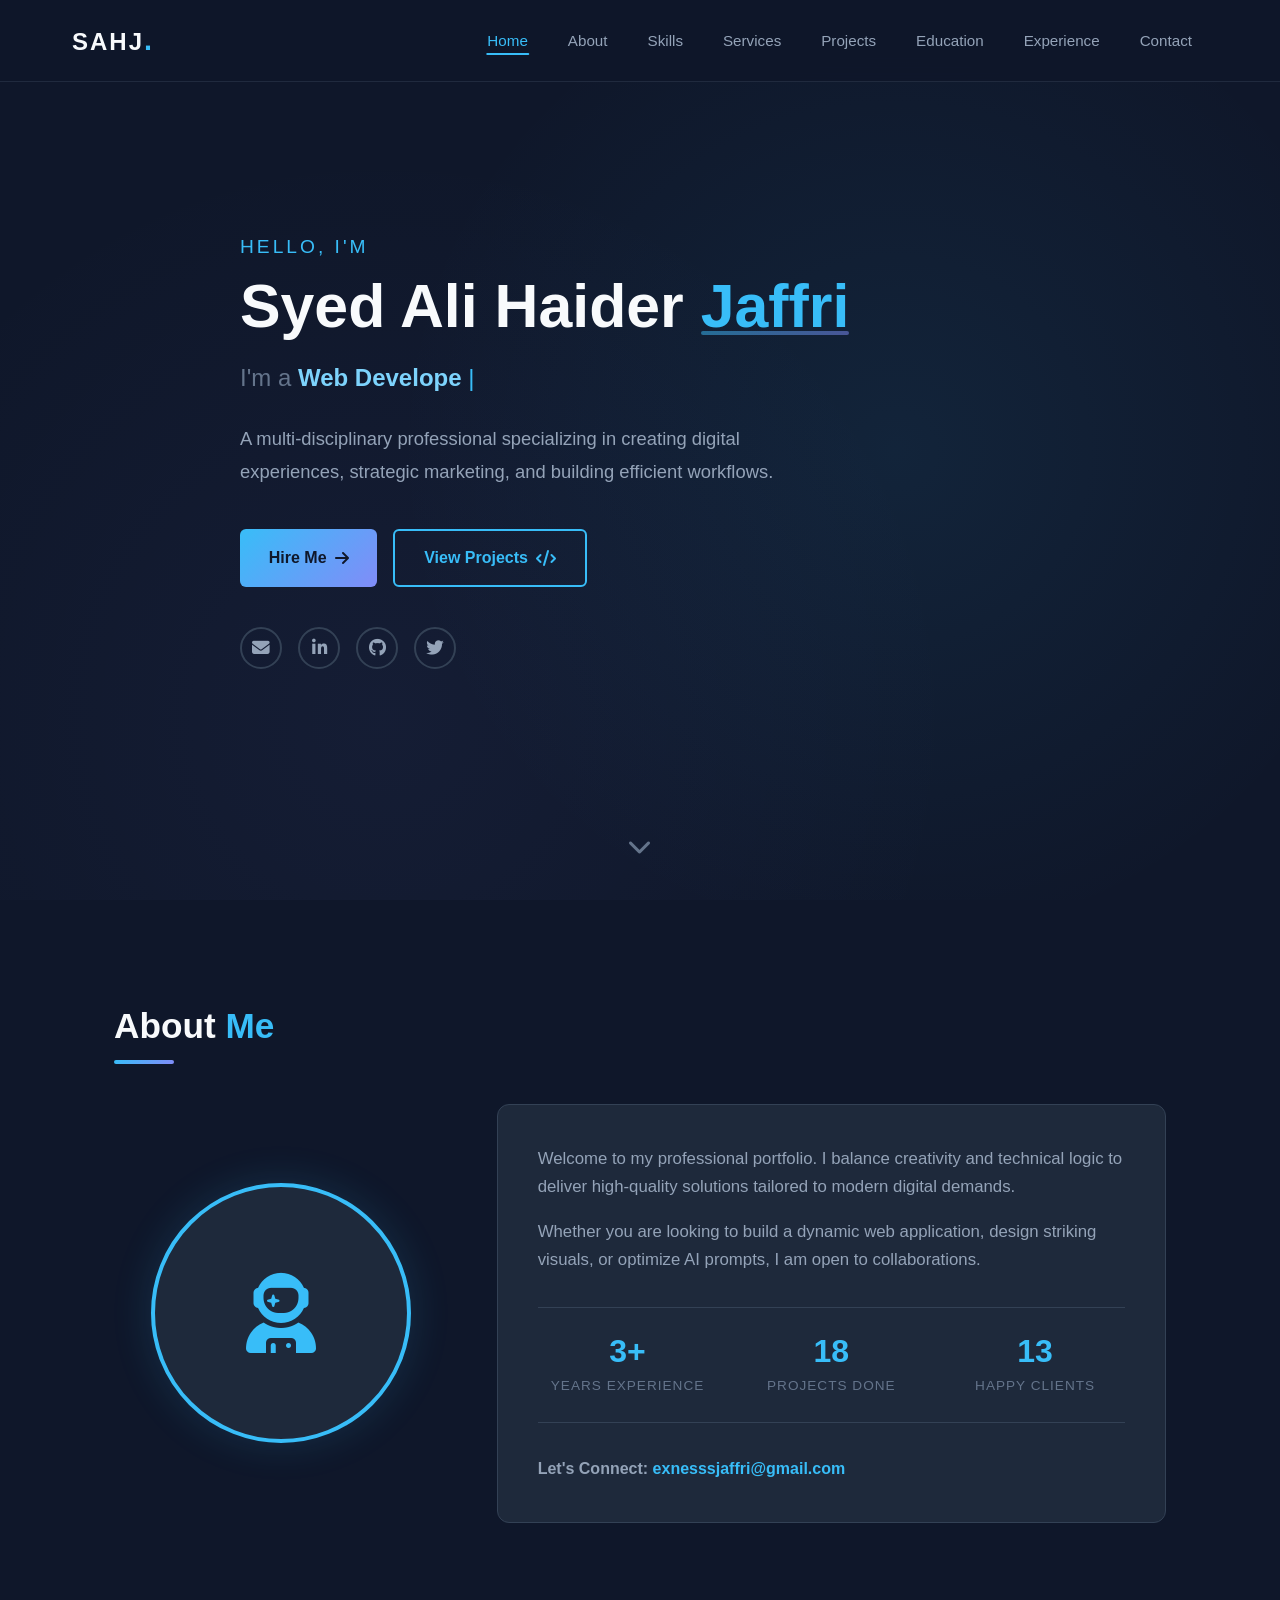
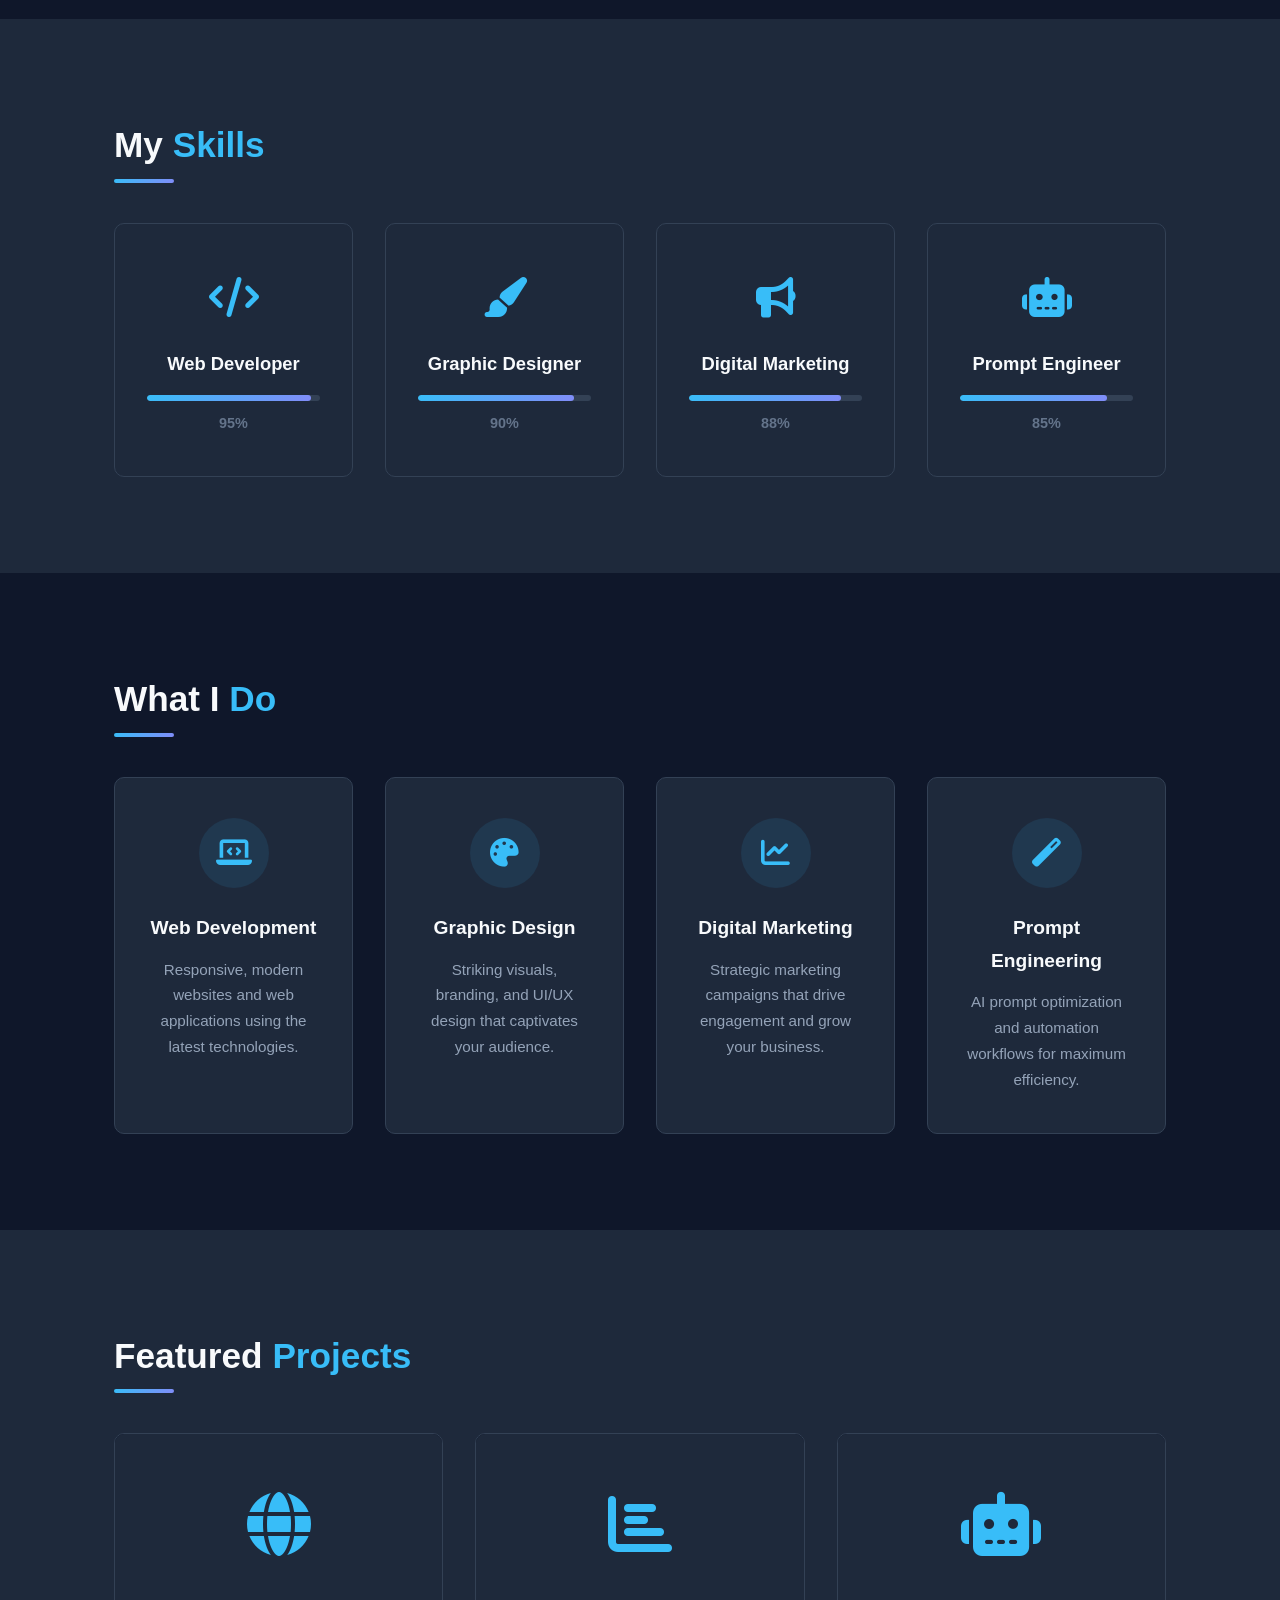
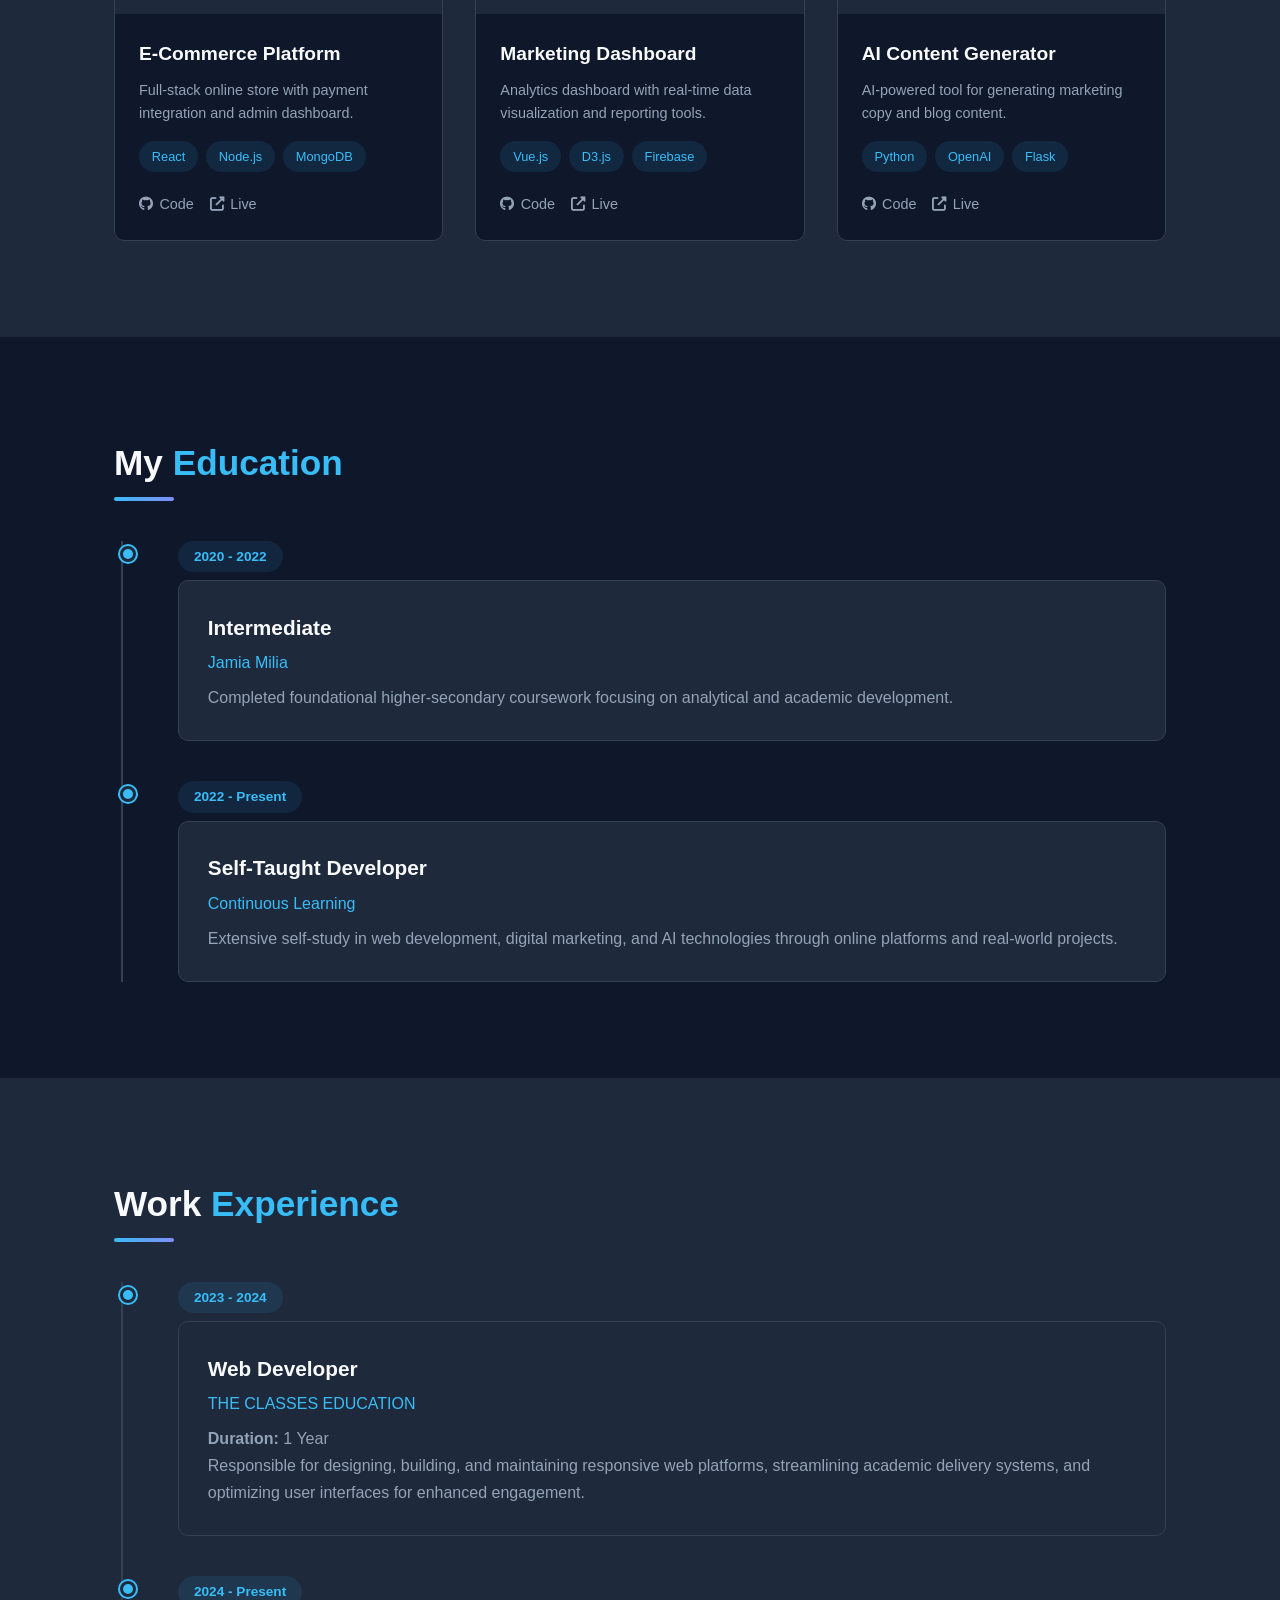
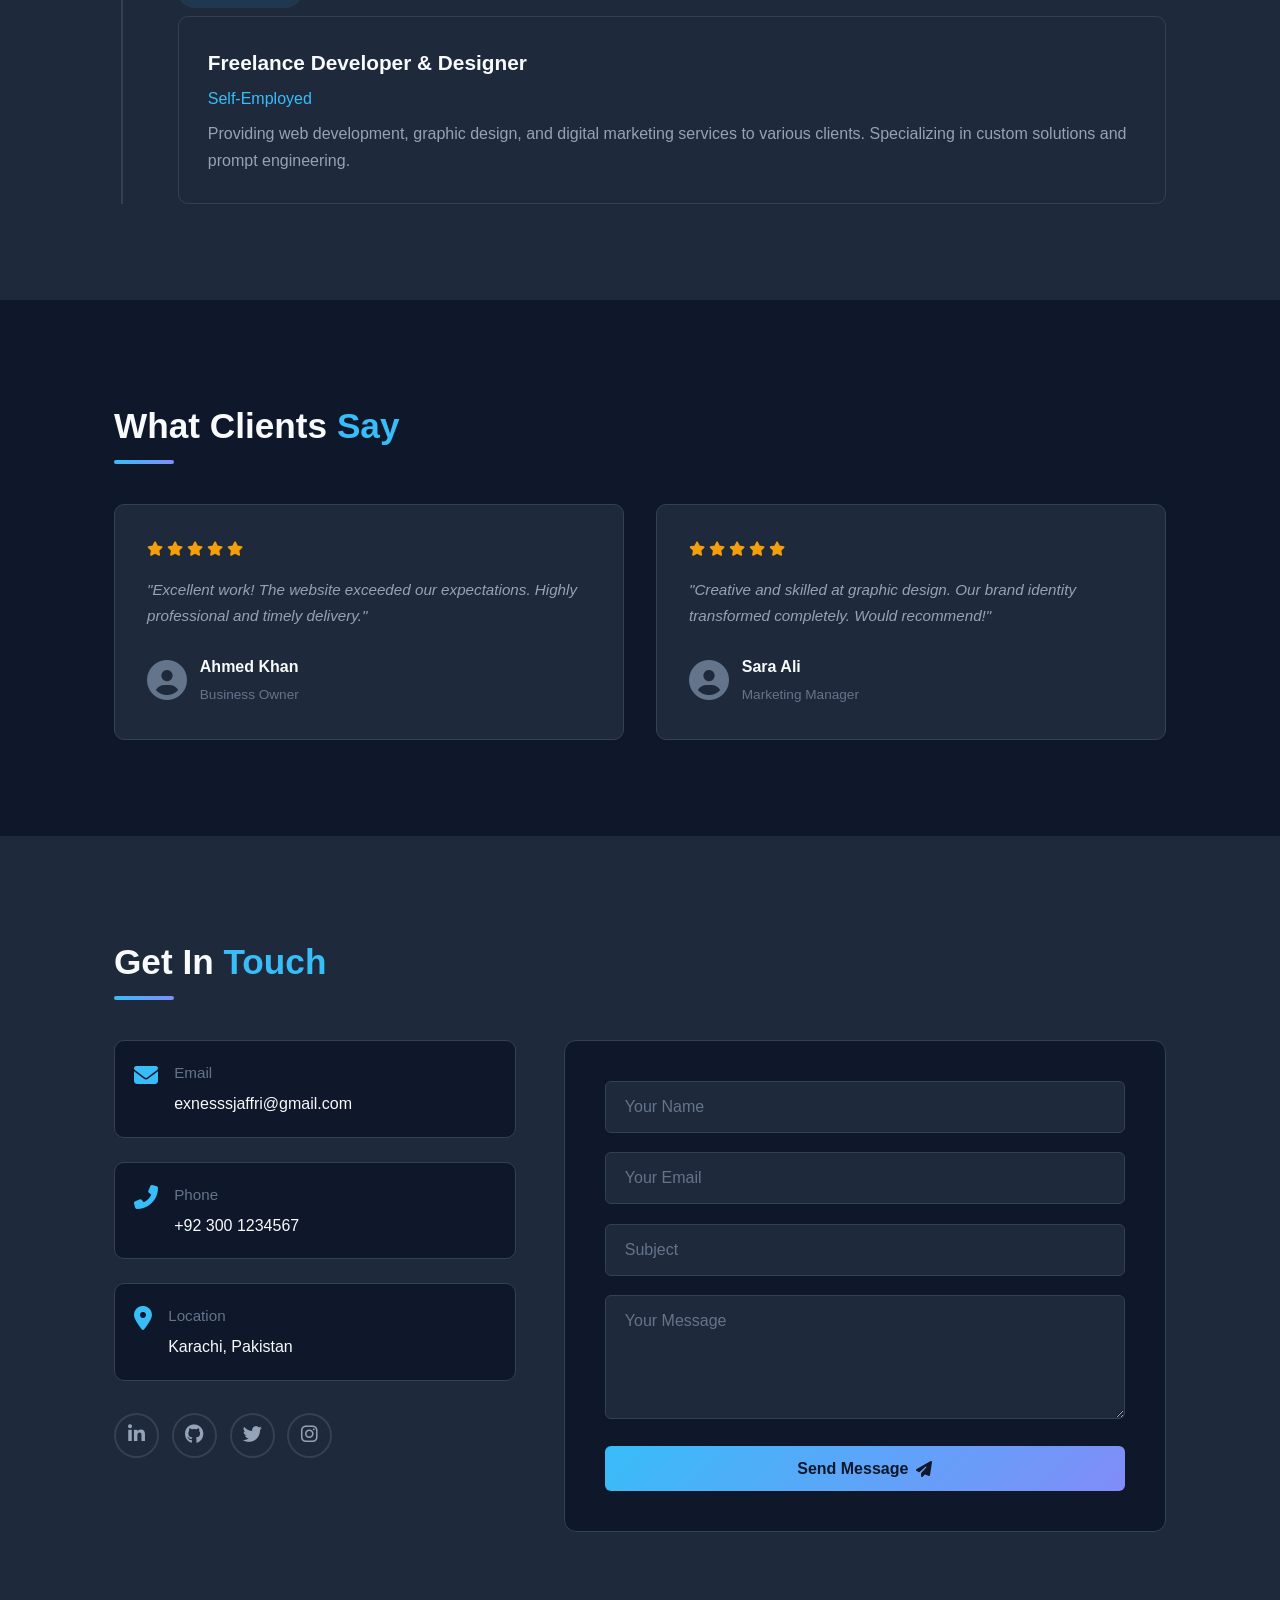
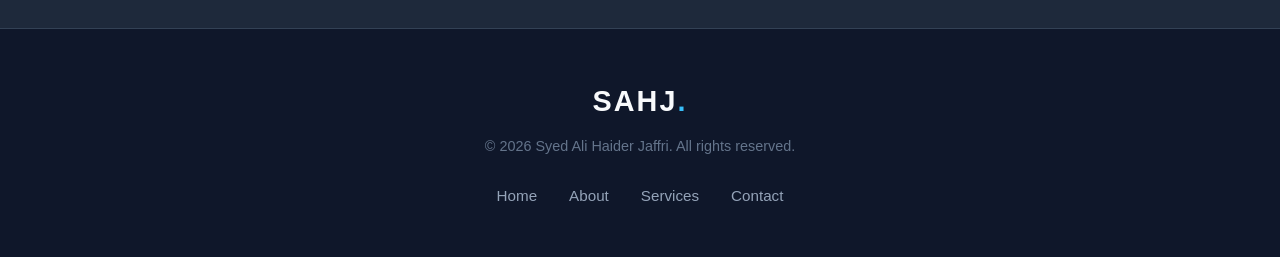
==== commit 6ac7104f: "changes" ====
--- a/index.html
+++ b/index.html
@@ -4,6 +4,7 @@
     <meta charset="UTF-8">
     <meta name="viewport" content="width=device-width, initial-scale=1.0">
     <title>Syed Ali Haider Jaffri | Portfolio</title>
+    <link rel="icon" href="data:image/svg+xml,<svg xmlns=%22http://www.w3.org/2000/svg%22 viewBox=%220 0 100 100%22><text y=%22.9em%22 font-size=%2290%22>🚀</text></svg>">
     <!-- CSS -->
     <link rel="stylesheet" href="css/style.css">
     <!-- Font Awesome for Icons -->
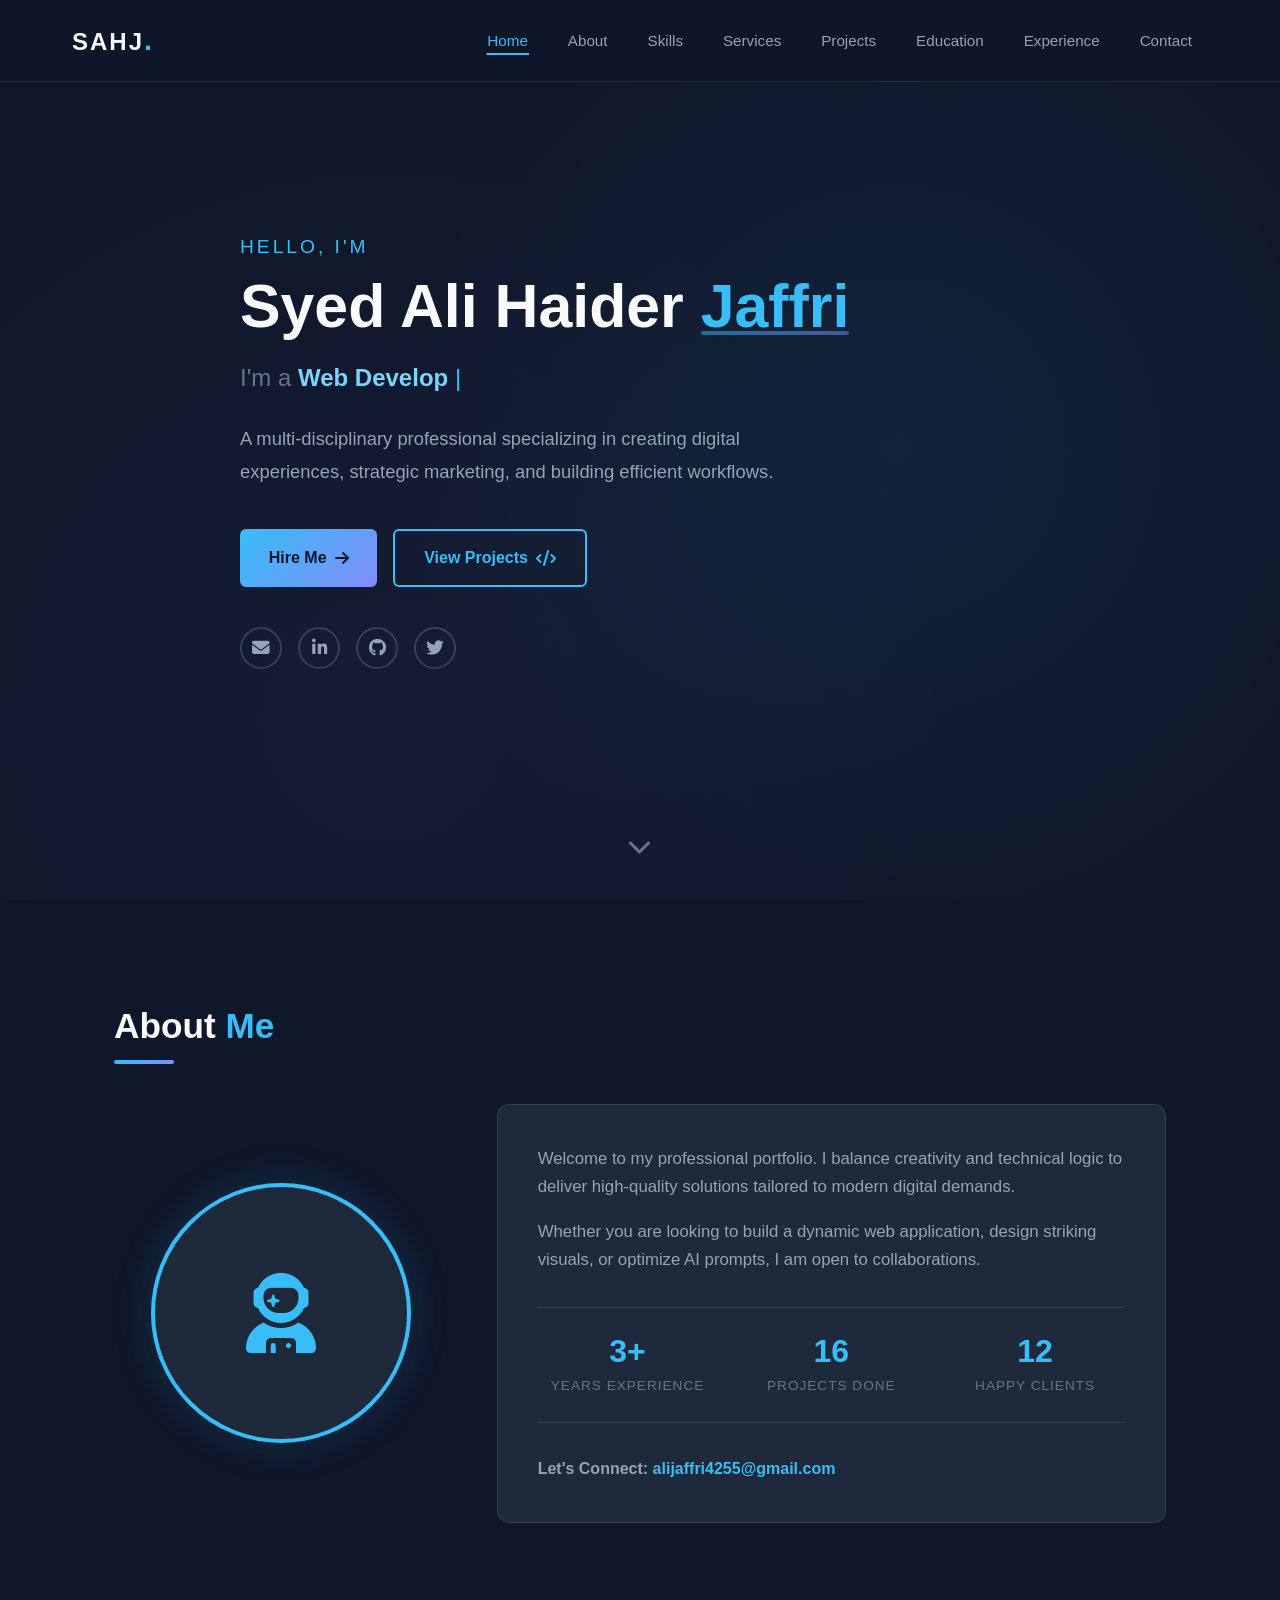
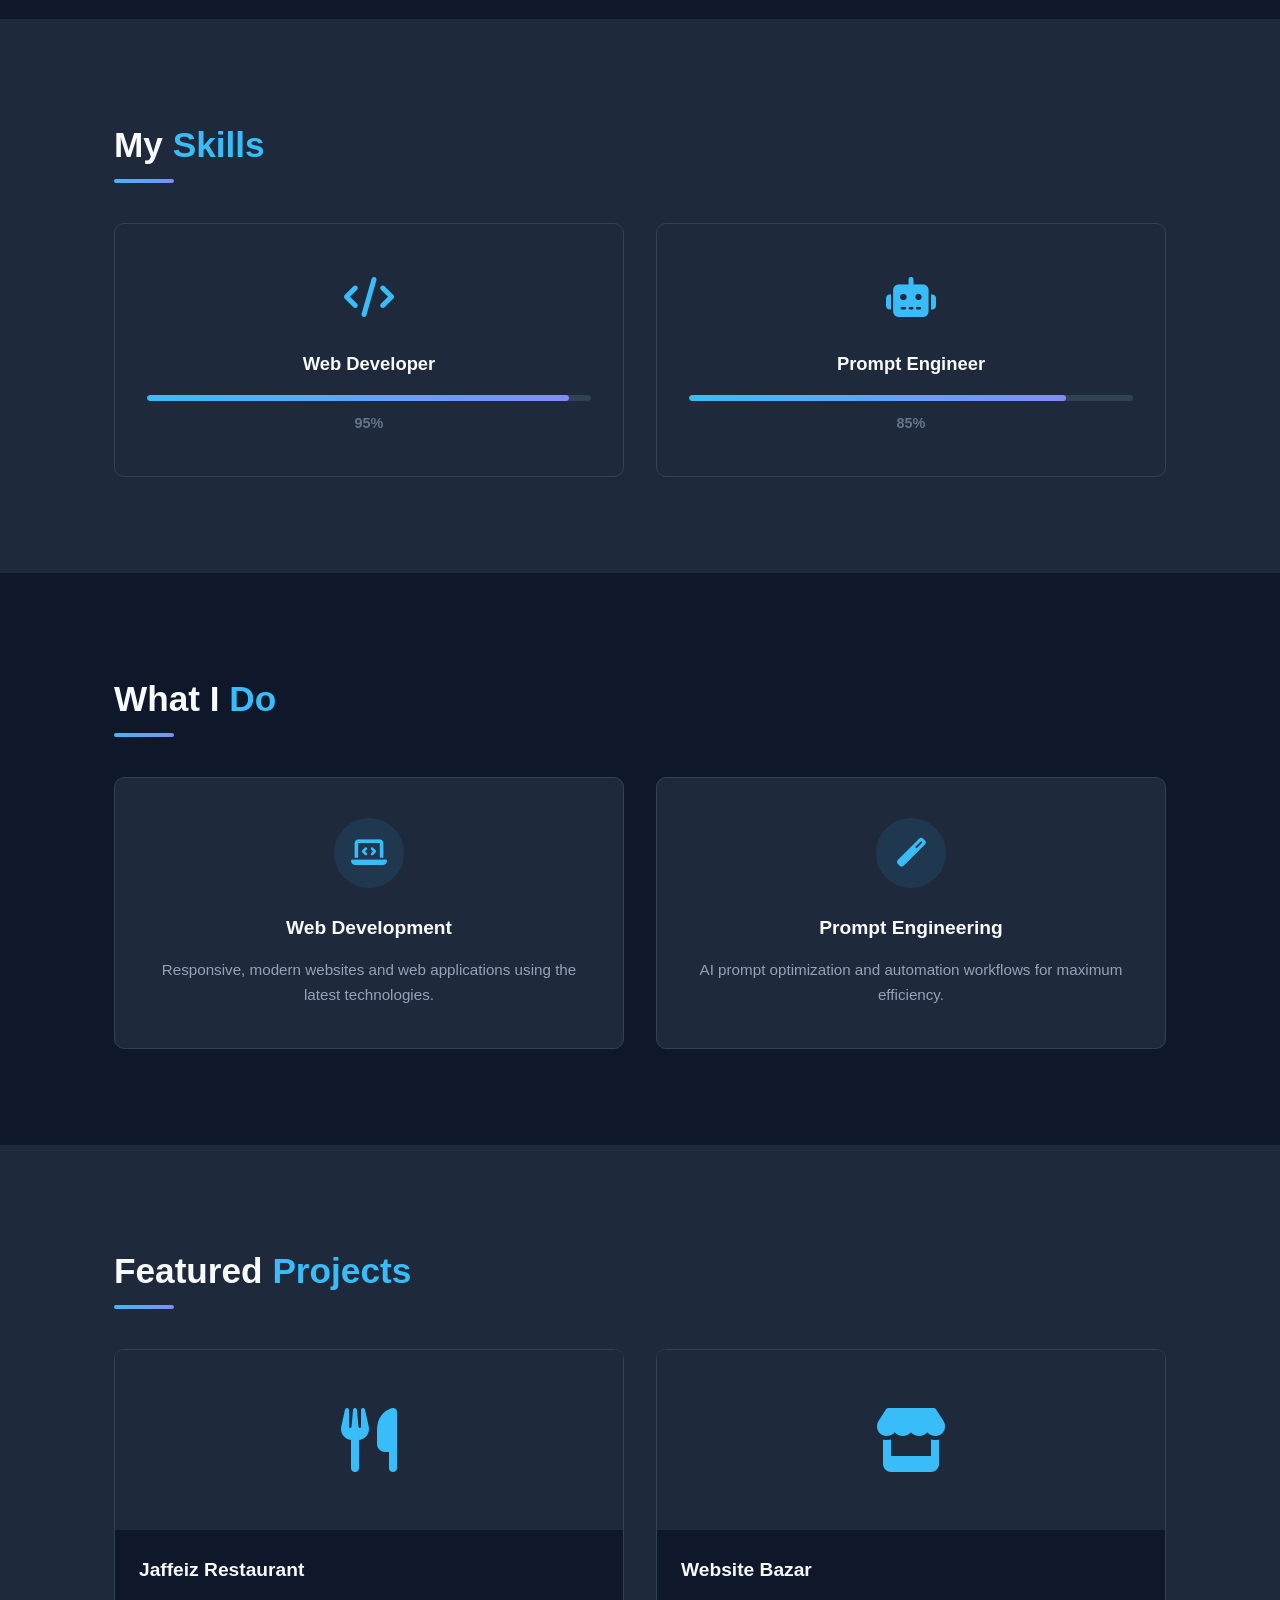
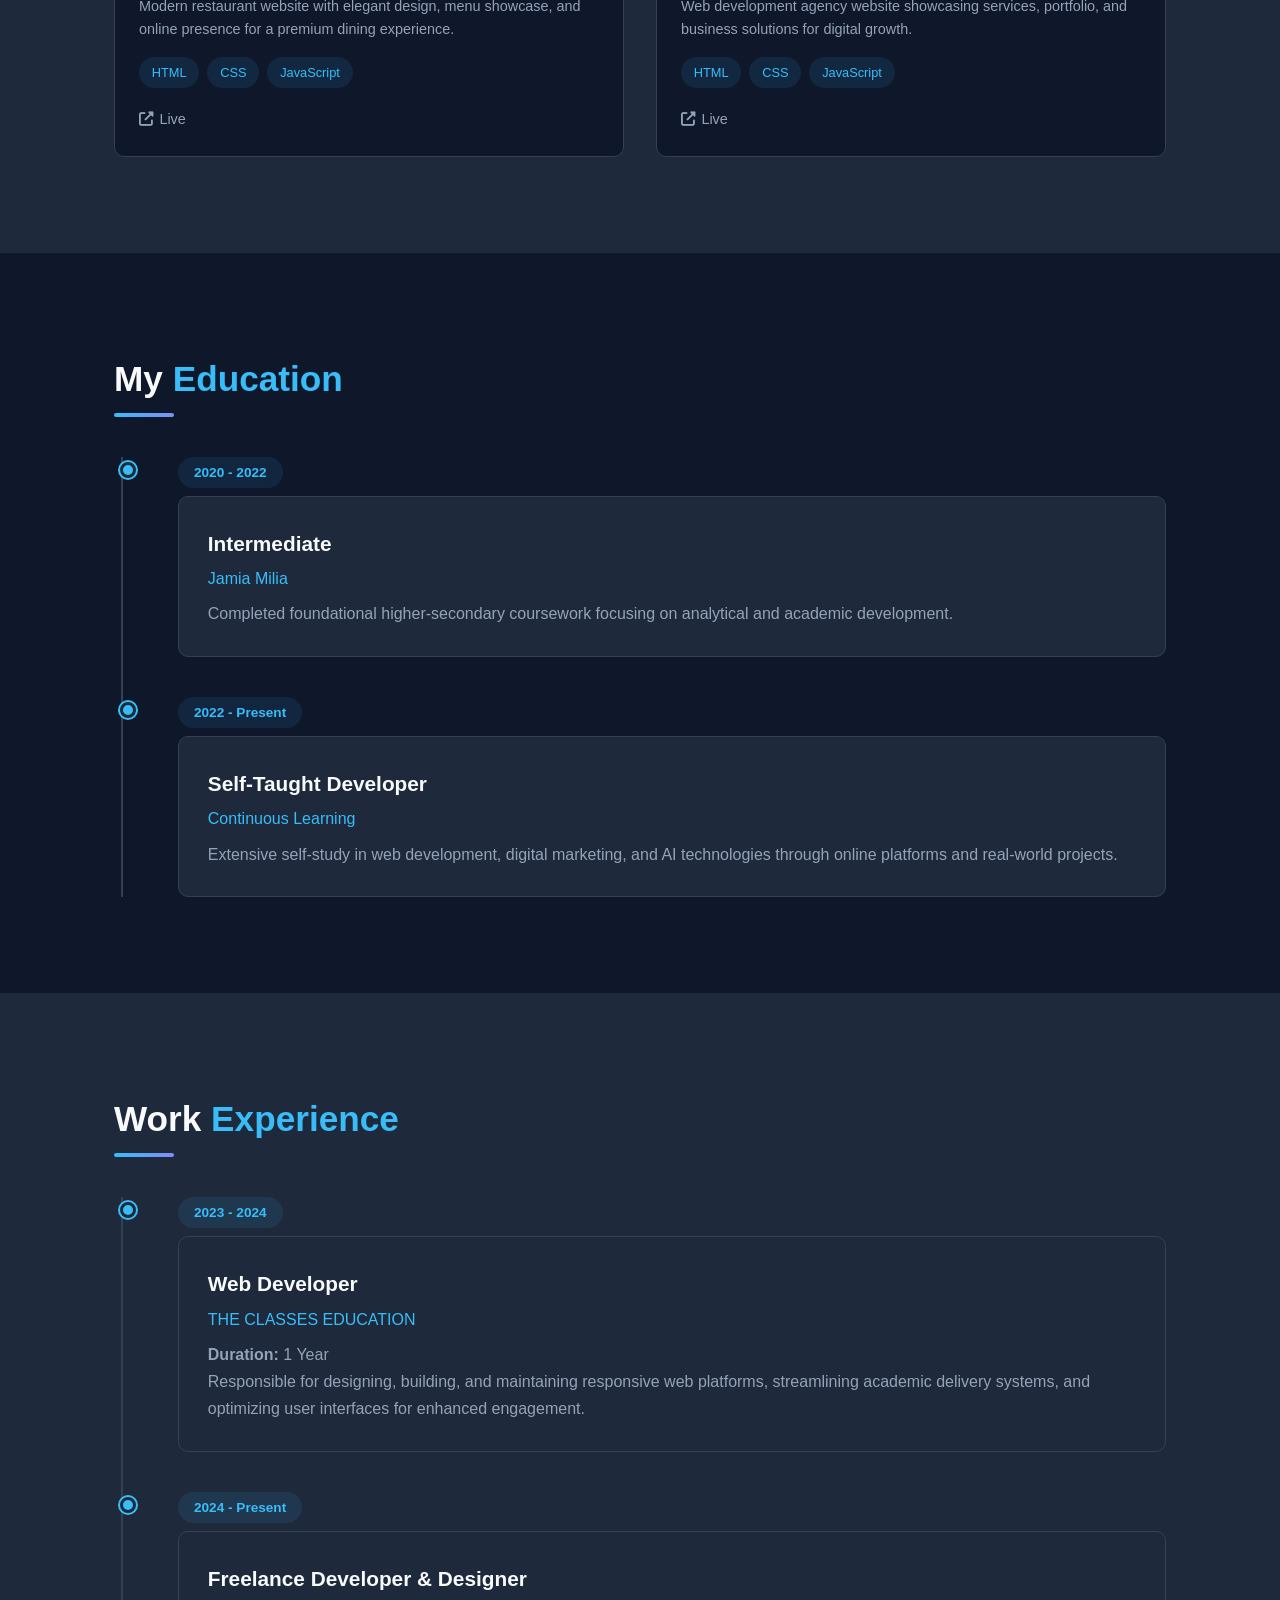
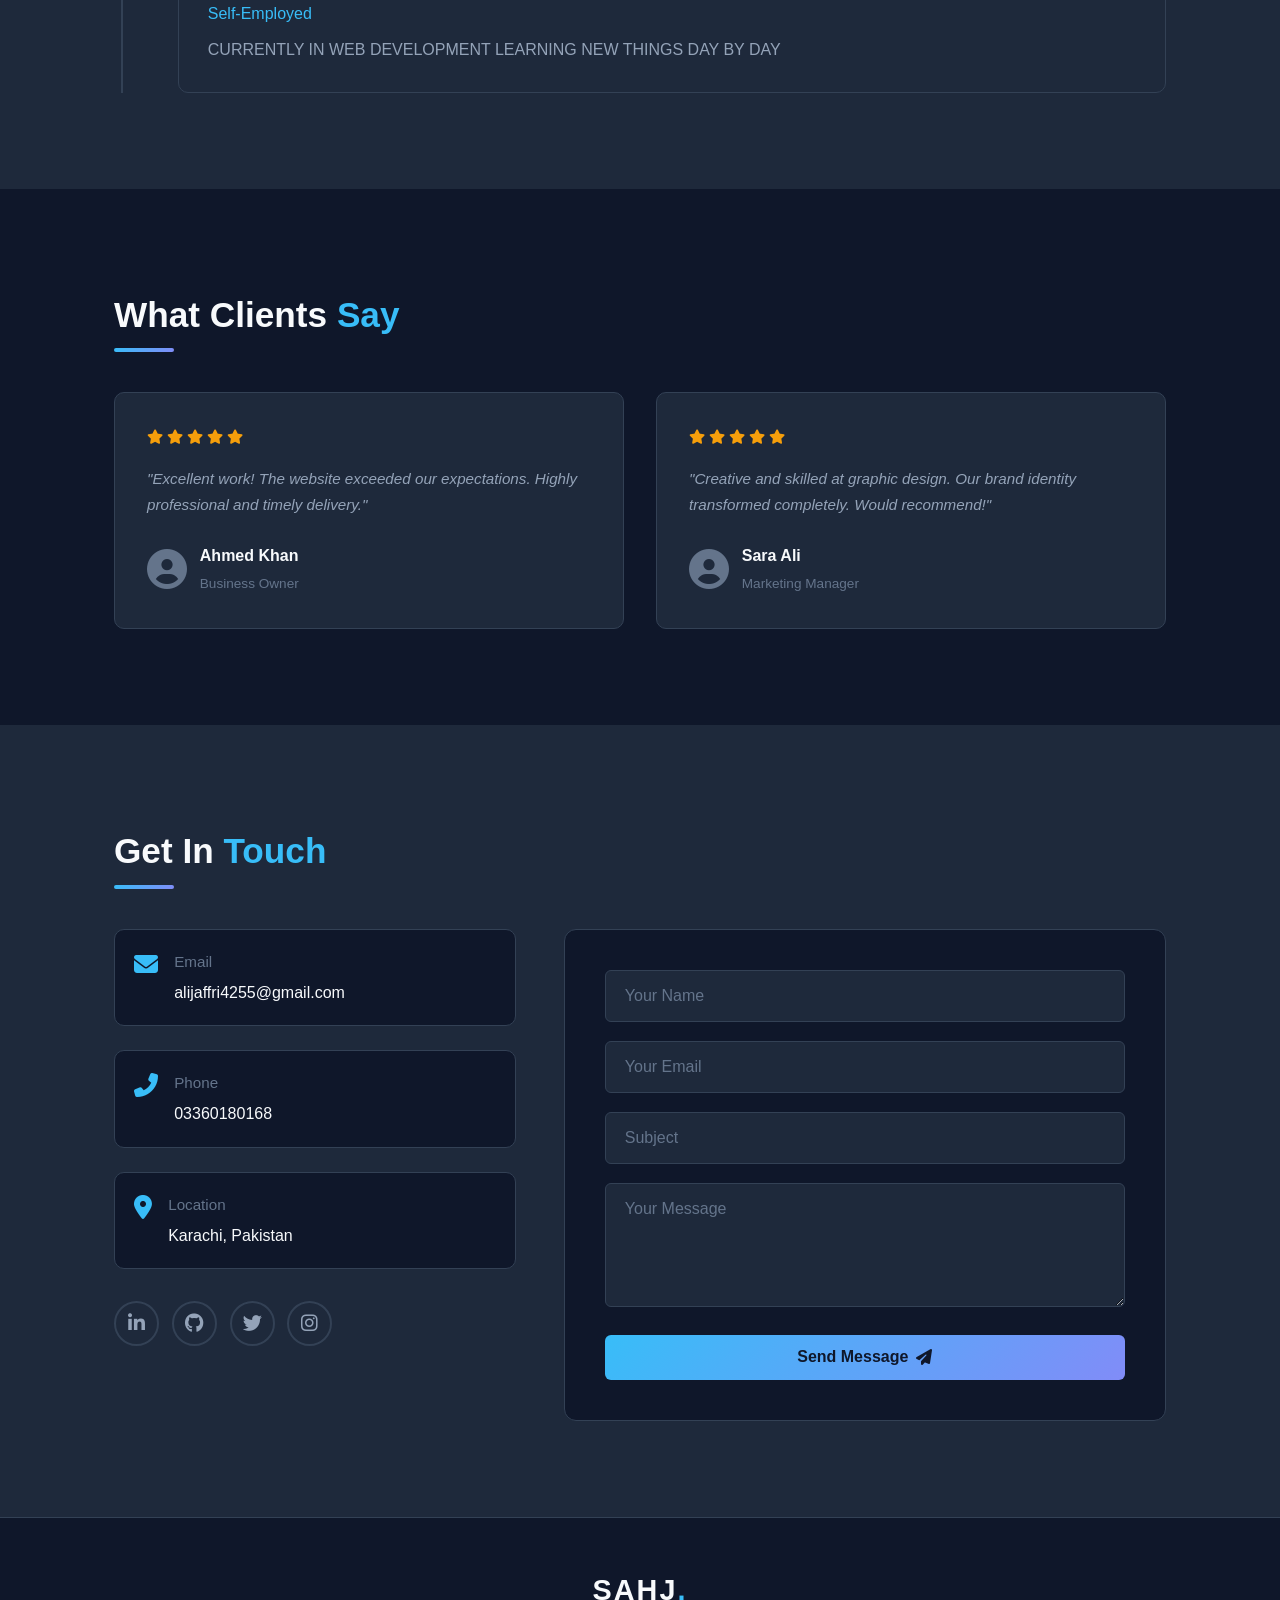
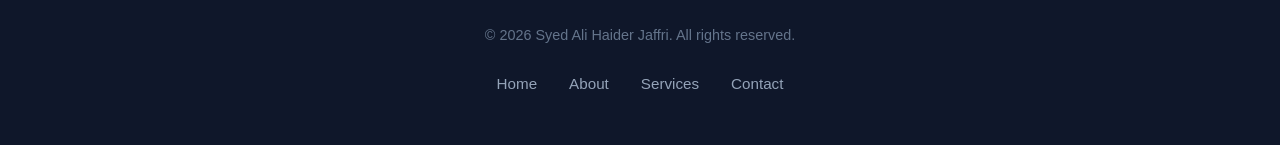
==== commit e8b7d365: "MODIFIED" ====
--- a/index.html
+++ b/index.html
@@ -62,7 +62,7 @@
                 <a href="#projects" class="btn btn-outline">View Projects <i class="fas fa-code"></i></a>
             </div>
             <div class="hero-socials">
-                <a href="mailto:exnesssjaffri@gmail.com" class="social-icon" title="Email"><i class="fas fa-envelope"></i></a>
+                <a href="mailto:alijaffri4255@gmail.com" class="social-icon" title="Email"><i class="fas fa-envelope"></i></a>
                 <a href="#" class="social-icon" title="LinkedIn"><i class="fab fa-linkedin-in"></i></a>
                 <a href="#" class="social-icon" title="GitHub"><i class="fab fa-github"></i></a>
                 <a href="#" class="social-icon" title="Twitter"><i class="fab fa-twitter"></i></a>
@@ -106,7 +106,7 @@
                             </div>
                         </div>
                         <div class="about-contact">
-                            <p><strong>Let's Connect:</strong> <a href="mailto:exnesssjaffri@gmail.com" class="email-link">exnesssjaffri@gmail.com</a></p>
+                            <p><strong>Let's Connect:</strong> <a href="mailto:alijaffri4255@gmail.com" class="email-link">alijaffri4255@gmail.com</a></p>
                         </div>
                     </div>
                 </div>
@@ -129,26 +129,6 @@
                     </div>
                     <span class="skill-percent">95%</span>
                 </div>
-                <div class="skill-card" data-skill="90">
-                    <div class="skill-icon">
-                        <i class="fas fa-paint-brush"></i>
-                    </div>
-                    <h3>Graphic Designer</h3>
-                    <div class="skill-bar">
-                        <div class="skill-bar-fill" style="width: 0%;"></div>
-                    </div>
-                    <span class="skill-percent">90%</span>
-                </div>
-                <div class="skill-card" data-skill="88">
-                    <div class="skill-icon">
-                        <i class="fas fa-bullhorn"></i>
-                    </div>
-                    <h3>Digital Marketing</h3>
-                    <div class="skill-bar">
-                        <div class="skill-bar-fill" style="width: 0%;"></div>
-                    </div>
-                    <span class="skill-percent">88%</span>
-                </div>
                 <div class="skill-card" data-skill="85">
                     <div class="skill-icon">
                         <i class="fas fa-robot"></i>
@@ -177,20 +157,6 @@
                 </div>
                 <div class="service-card">
                     <div class="service-icon">
-                        <i class="fas fa-palette"></i>
-                    </div>
-                    <h3>Graphic Design</h3>
-                    <p>Striking visuals, branding, and UI/UX design that captivates your audience.</p>
-                </div>
-                <div class="service-card">
-                    <div class="service-icon">
-                        <i class="fas fa-chart-line"></i>
-                    </div>
-                    <h3>Digital Marketing</h3>
-                    <p>Strategic marketing campaigns that drive engagement and grow your business.</p>
-                </div>
-                <div class="service-card">
-                    <div class="service-icon">
                         <i class="fas fa-magic"></i>
                     </div>
                     <h3>Prompt Engineering</h3>
@@ -207,55 +173,35 @@
             <div class="projects-grid" data-aos="fade-up" data-aos-delay="200">
                 <div class="project-card">
                     <div class="project-img">
-                        <i class="fas fa-globe"></i>
+                        <i class="fas fa-utensils"></i>
                     </div>
                     <div class="project-info">
-                        <h3>E-Commerce Platform</h3>
-                        <p>Full-stack online store with payment integration and admin dashboard.</p>
+                        <h3>Jaffeiz Restaurant</h3>
+                        <p>Modern restaurant website with elegant design, menu showcase, and online presence for a premium dining experience.</p>
                         <div class="project-tags">
-                            <span>React</span>
-                            <span>Node.js</span>
-                            <span>MongoDB</span>
+                            <span>HTML</span>
+                            <span>CSS</span>
+                            <span>JavaScript</span>
                         </div>
                         <div class="project-links">
-                            <a href="#" class="project-link"><i class="fab fa-github"></i> Code</a>
-                            <a href="#" class="project-link"><i class="fas fa-external-link-alt"></i> Live</a>
+                            <a href="https://jaffeiz-website.vercel.app/" target="_blank" class="project-link"><i class="fas fa-external-link-alt"></i> Live</a>
                         </div>
                     </div>
                 </div>
                 <div class="project-card">
                     <div class="project-img">
-                        <i class="fas fa-chart-bar"></i>
+                        <i class="fas fa-store"></i>
                     </div>
                     <div class="project-info">
-                        <h3>Marketing Dashboard</h3>
-                        <p>Analytics dashboard with real-time data visualization and reporting tools.</p>
+                        <h3>Website Bazar</h3>
+                        <p>Web development agency website showcasing services, portfolio, and business solutions for digital growth.</p>
                         <div class="project-tags">
-                            <span>Vue.js</span>
-                            <span>D3.js</span>
-                            <span>Firebase</span>
+                            <span>HTML</span>
+                            <span>CSS</span>
+                            <span>JavaScript</span>
                         </div>
                         <div class="project-links">
-                            <a href="#" class="project-link"><i class="fab fa-github"></i> Code</a>
-                            <a href="#" class="project-link"><i class="fas fa-external-link-alt"></i> Live</a>
-                        </div>
-                    </div>
-                </div>
-                <div class="project-card">
-                    <div class="project-img">
-                        <i class="fas fa-robot"></i>
-                    </div>
-                    <div class="project-info">
-                        <h3>AI Content Generator</h3>
-                        <p>AI-powered tool for generating marketing copy and blog content.</p>
-                        <div class="project-tags">
-                            <span>Python</span>
-                            <span>OpenAI</span>
-                            <span>Flask</span>
-                        </div>
-                        <div class="project-links">
-                            <a href="#" class="project-link"><i class="fab fa-github"></i> Code</a>
-                            <a href="#" class="project-link"><i class="fas fa-external-link-alt"></i> Live</a>
+                            <a href="https://web-development-ageny.vercel.app/" target="_blank" class="project-link"><i class="fas fa-external-link-alt"></i> Live</a>
                         </div>
                     </div>
                 </div>
@@ -311,7 +257,7 @@
                     <div class="timeline-content">
                         <h3>Freelance Developer & Designer</h3>
                         <div class="sub-title">Self-Employed</div>
-                        <p>Providing web development, graphic design, and digital marketing services to various clients. Specializing in custom solutions and prompt engineering.</p>
+                        <p>CURRENTLY IN WEB DEVELOPMENT LEARNING NEW THINGS DAY BY DAY</p>
                     </div>
                 </div>
             </div>
@@ -371,14 +317,14 @@
                         <i class="fas fa-envelope"></i>
                         <div>
                             <h4>Email</h4>
-                            <a href="mailto:exnesssjaffri@gmail.com">exnesssjaffri@gmail.com</a>
+                            <a href="mailto:alijaffri4255@gmail.com">alijaffri4255@gmail.com</a>
                         </div>
                     </div>
                     <div class="contact-item">
                         <i class="fas fa-phone-alt"></i>
                         <div>
                             <h4>Phone</h4>
-                            <a href="tel:+923001234567">+92 300 1234567</a>
+                            <a href="tel:03360180168">03360180168</a>
                         </div>
                     </div>
                     <div class="contact-item">
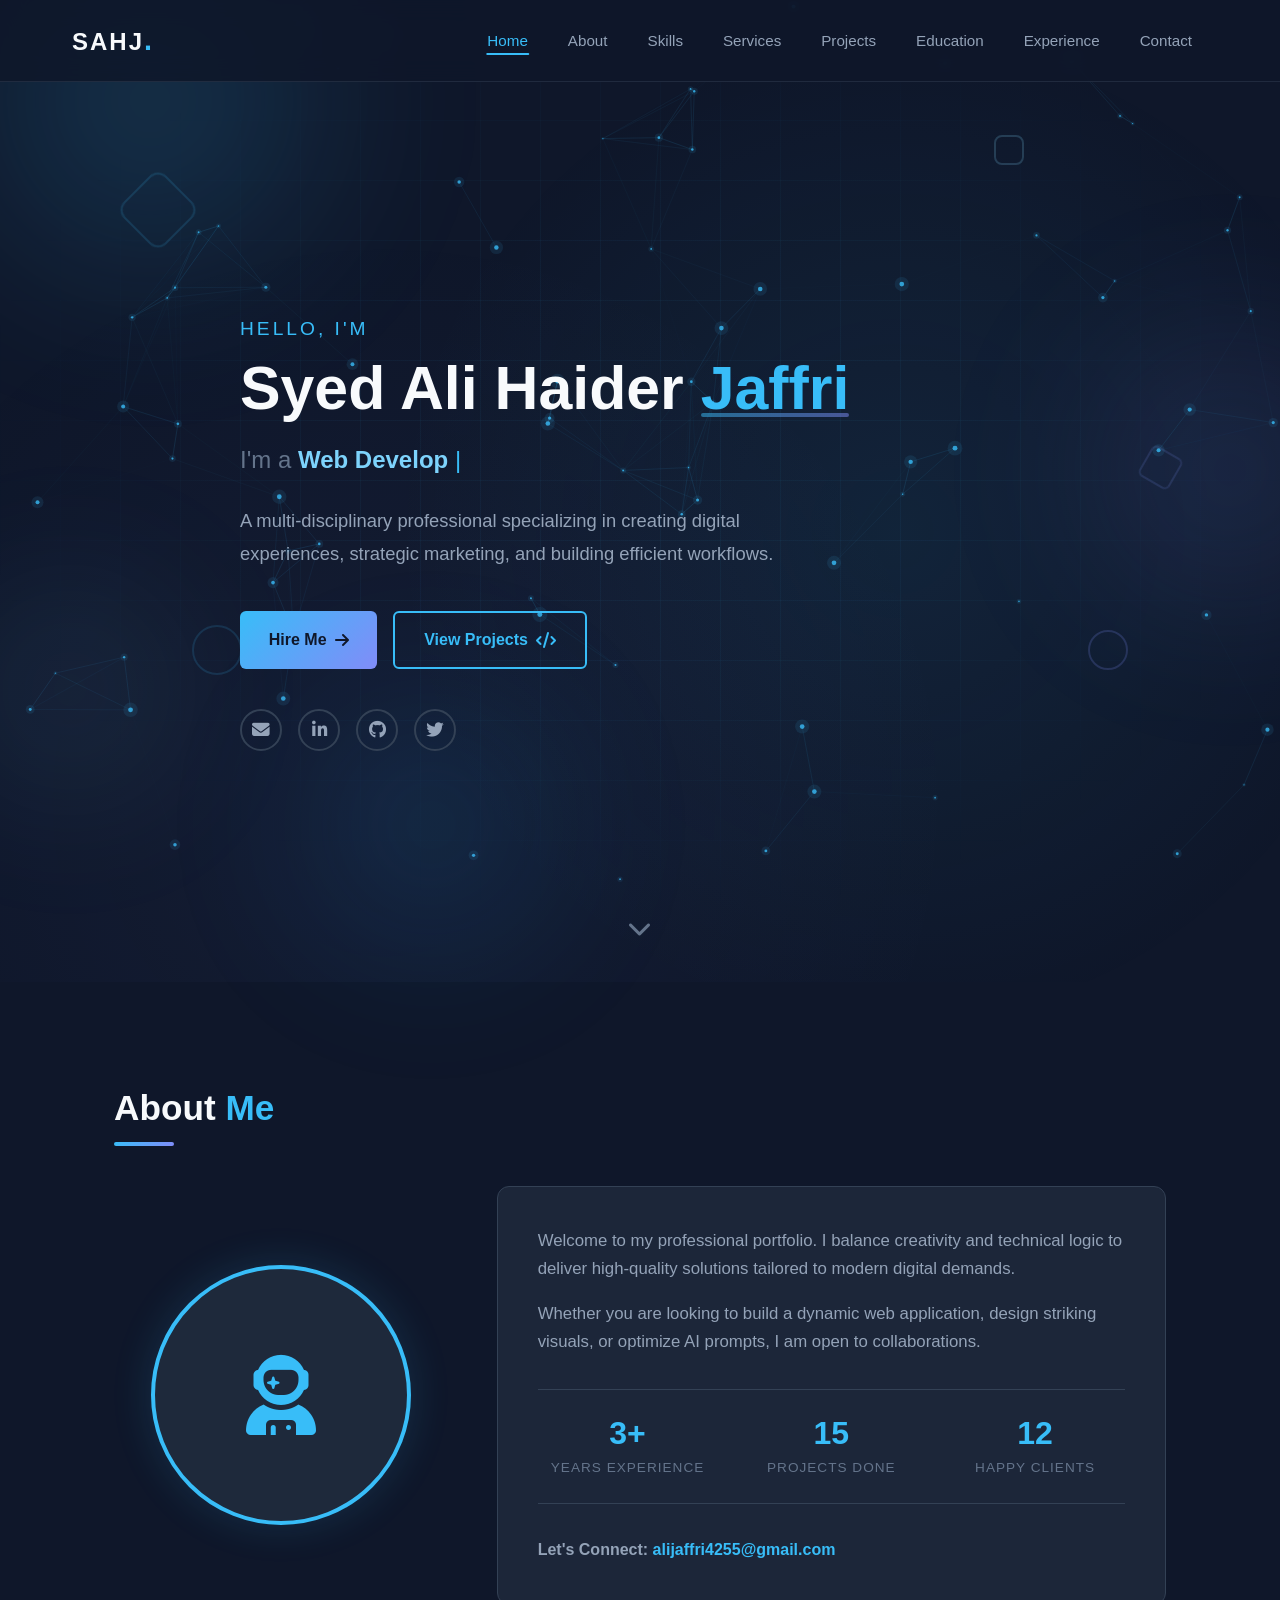
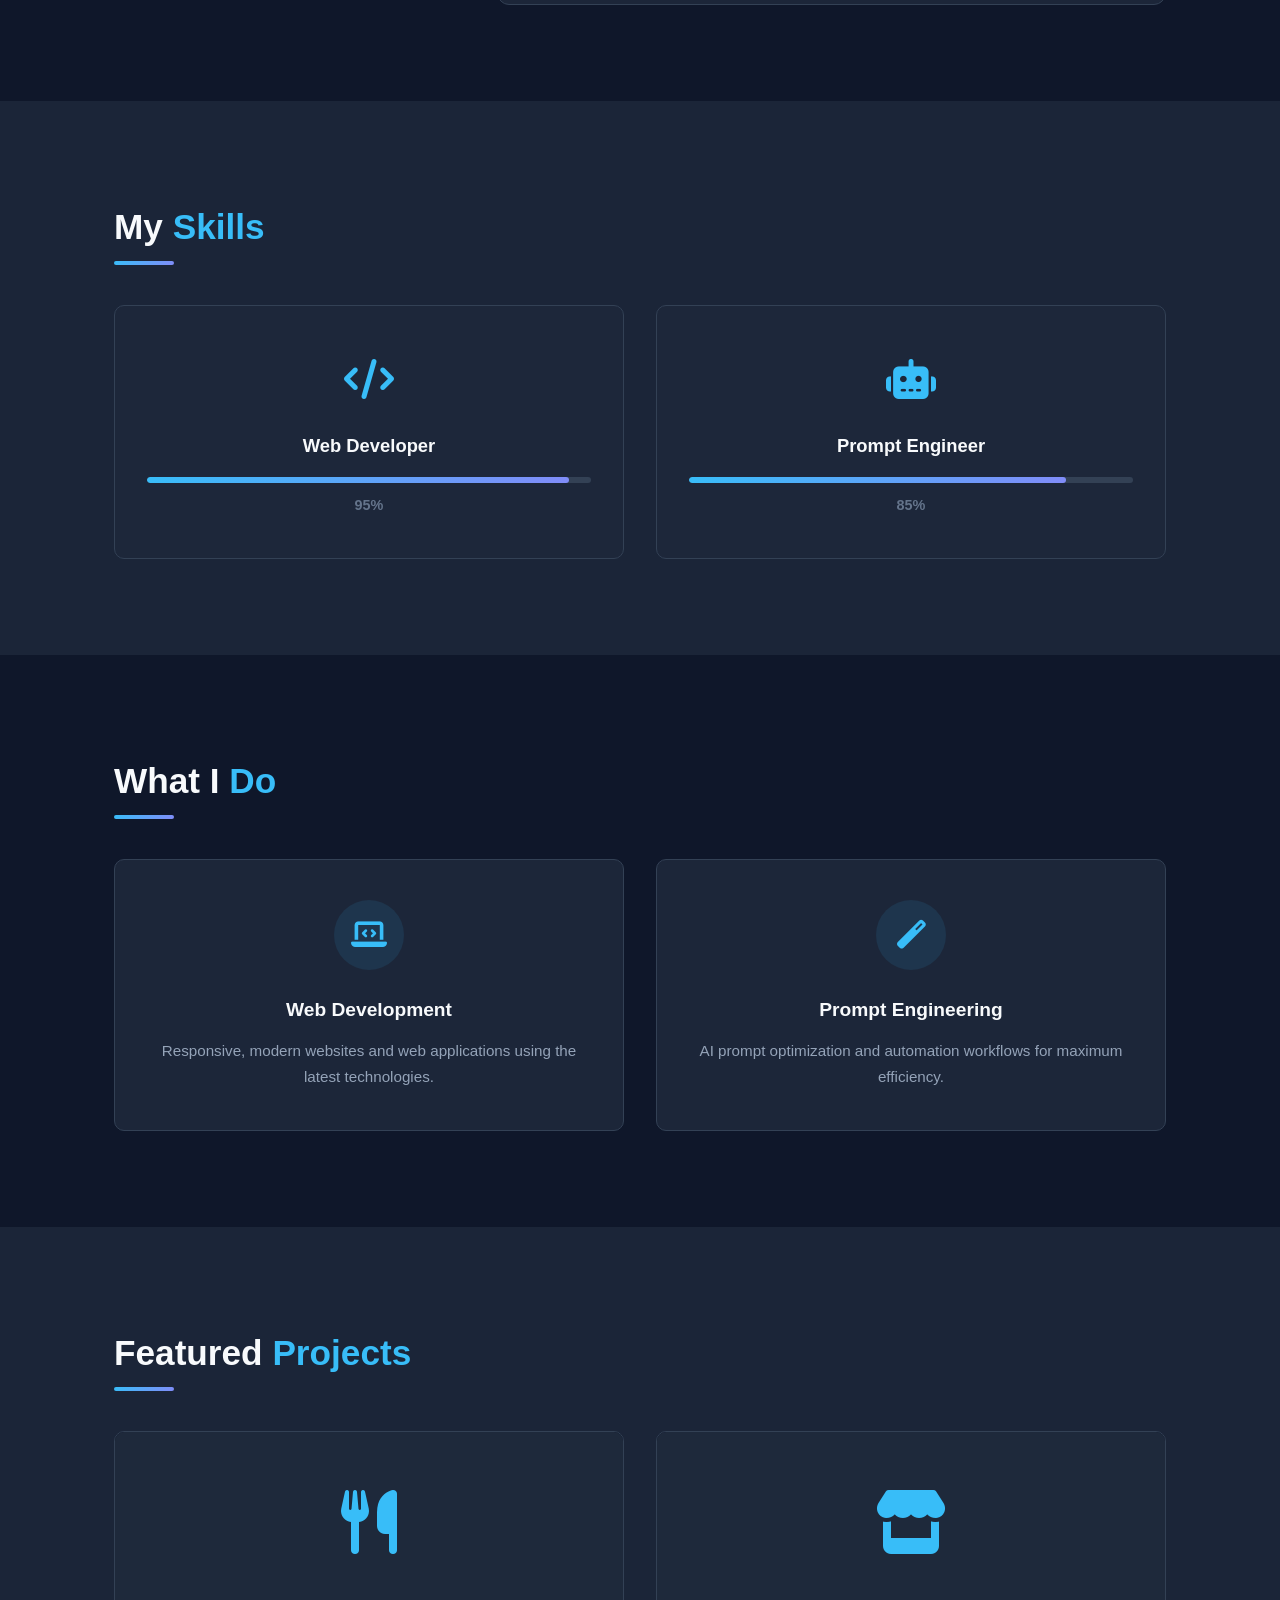
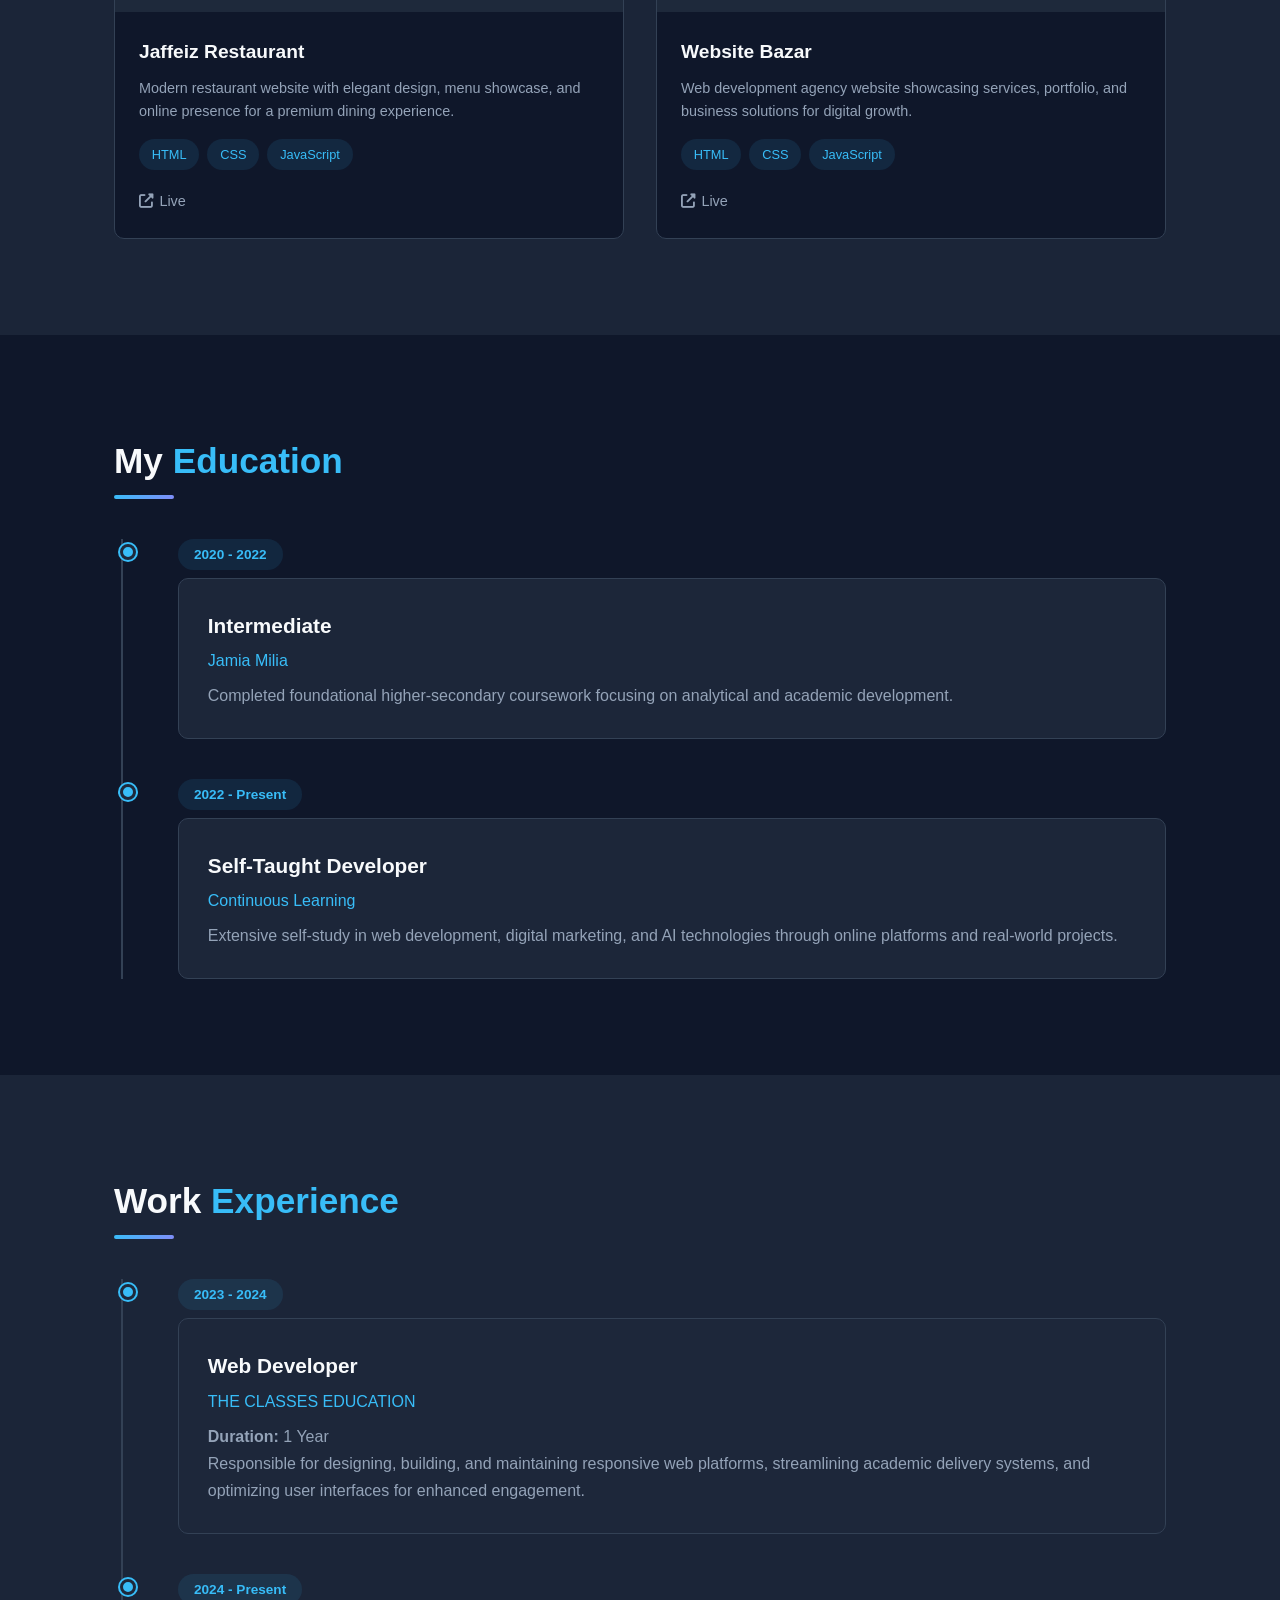
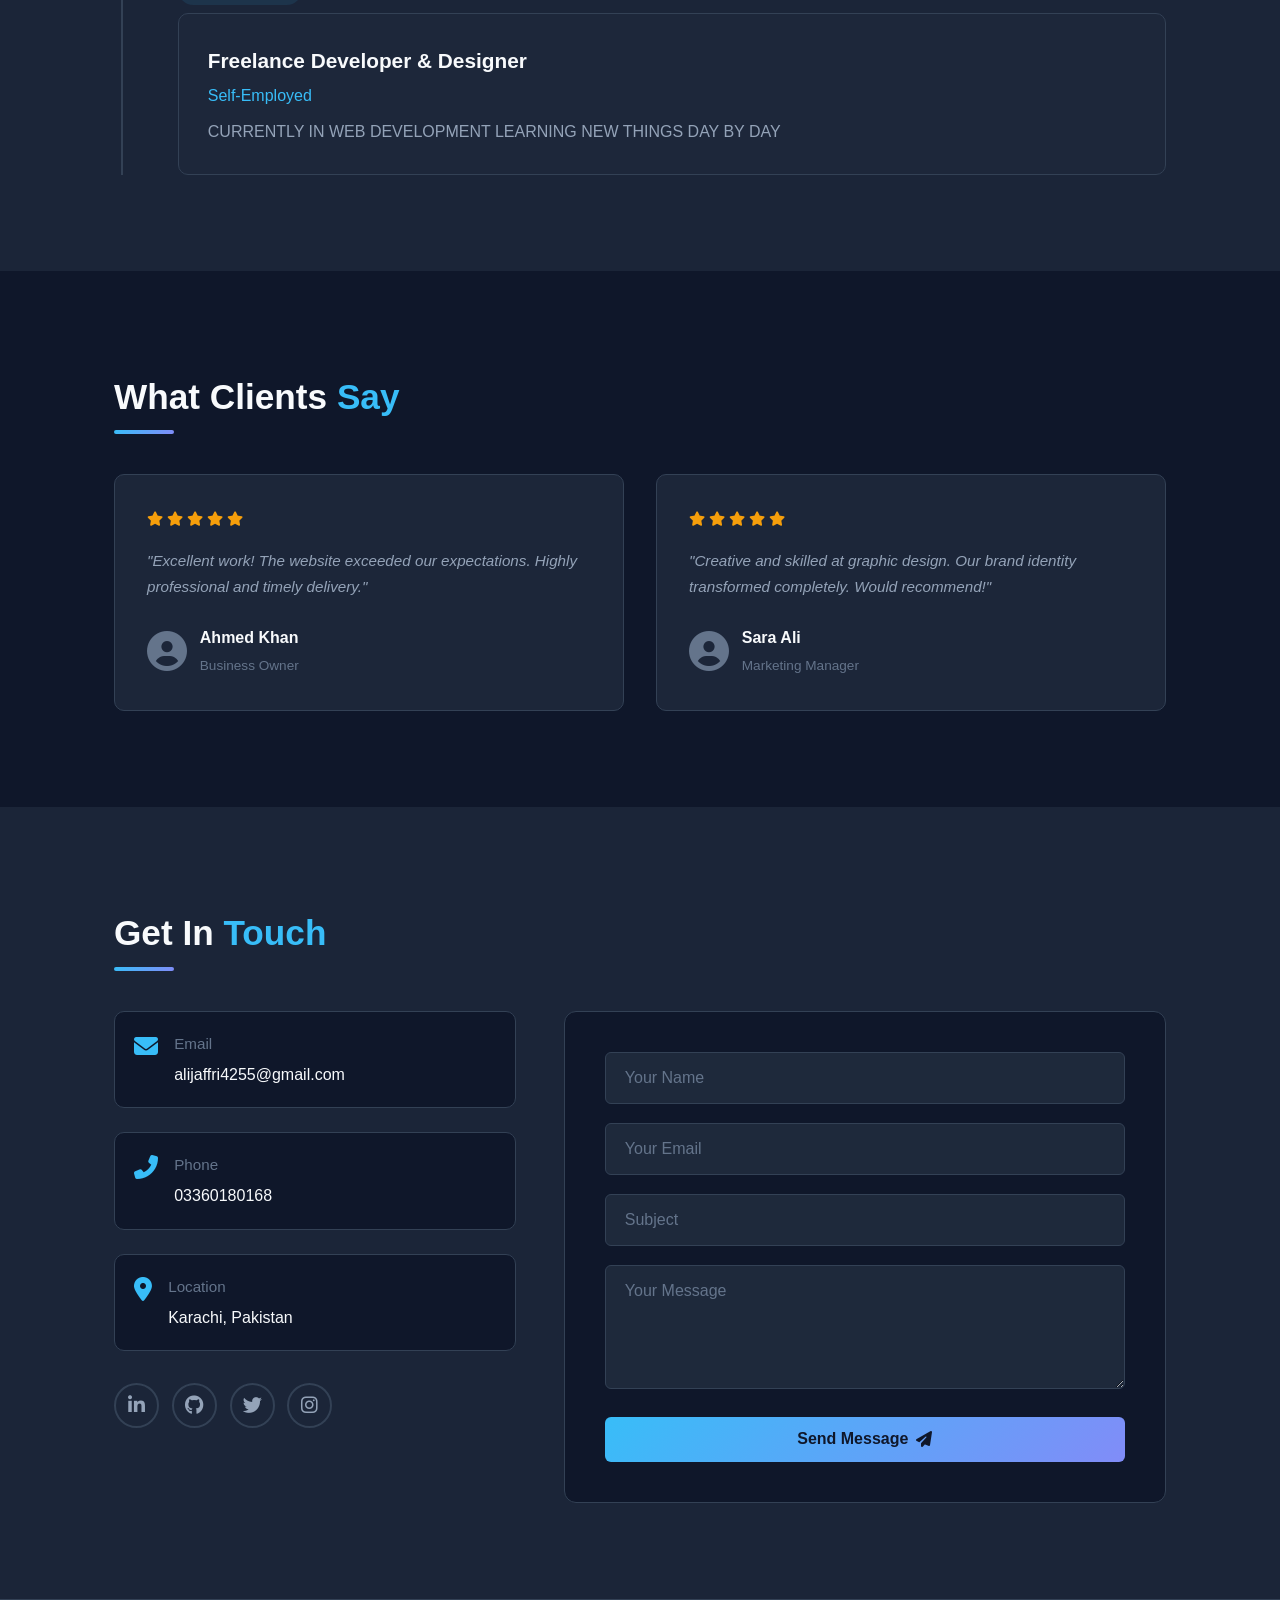
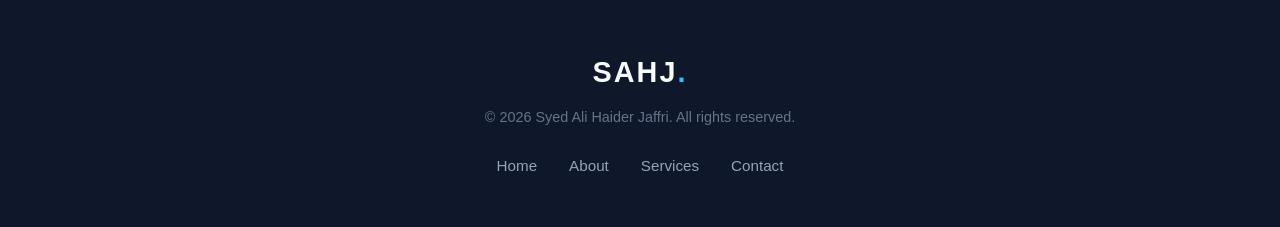
==== commit 47ed61bd: "CHANGES" ====
--- a/index.html
+++ b/index.html
@@ -7,12 +7,49 @@
     <link rel="icon" href="data:image/svg+xml,<svg xmlns=%22http://www.w3.org/2000/svg%22 viewBox=%220 0 100 100%22><text y=%22.9em%22 font-size=%2290%22>🚀</text></svg>">
     <!-- CSS -->
     <link rel="stylesheet" href="css/style.css">
+    <link rel="stylesheet" href="css/background-animations.css">
     <!-- Font Awesome for Icons -->
     <link rel="stylesheet" href="https://cdnjs.cloudflare.com/ajax/libs/font-awesome/6.5.0/css/all.min.css">
     <!-- AOS Library for scroll animations -->
     <link href="https://unpkg.com/aos@2.3.1/dist/aos.css" rel="stylesheet">
 </head>
 <body>
+
+    <!-- ========== BACKGROUND ANIMATIONS ========== -->
+    <div class="bg-animations" aria-hidden="true">
+        <!-- Animated Gradient Orbs -->
+        <div class="bg-orb bg-orb-1"></div>
+        <div class="bg-orb bg-orb-2"></div>
+        <div class="bg-orb bg-orb-3"></div>
+        <div class="bg-orb bg-orb-4"></div>
+
+        <!-- Animated Grid Pattern -->
+        <div class="bg-grid"></div>
+
+        <!-- Floating Geometric Shapes -->
+        <div class="bg-shape bg-shape-1"></div>
+        <div class="bg-shape bg-shape-2"></div>
+        <div class="bg-shape bg-shape-3"></div>
+        <div class="bg-shape bg-shape-4"></div>
+        <div class="bg-shape bg-shape-5"></div>
+
+        <!-- Twinkling Stars -->
+        <div class="bg-star bg-star-1"></div>
+        <div class="bg-star bg-star-2"></div>
+        <div class="bg-star bg-star-3"></div>
+        <div class="bg-star bg-star-4"></div>
+        <div class="bg-star bg-star-5"></div>
+        <div class="bg-star bg-star-6"></div>
+        <div class="bg-star bg-star-7"></div>
+        <div class="bg-star bg-star-8"></div>
+
+        <!-- Shooting Stars -->
+        <div class="bg-shooting-star bg-shooting-star-1"></div>
+        <div class="bg-shooting-star bg-shooting-star-2"></div>
+
+        <!-- Particle Network Canvas -->
+        <canvas id="particleCanvas"></canvas>
+    </div>
 
     <!-- ========== PRELOADER ========== -->
     <div id="preloader">
@@ -384,6 +421,8 @@
     <script src="https://unpkg.com/aos@2.3.1/dist/aos.js"></script>
     <!-- Custom JS -->
     <script src="js/script.js"></script>
+    <!-- Background Animations JS -->
+    <script src="js/background-animations.js"></script>
 
 </body>
 </html>
--- a/css/style.css
+++ b/css/style.css
@@ -93,7 +93,9 @@
 }
 
 .bg-dark {
-    background-color: var(--bg-secondary);
+    background-color: rgba(30, 41, 59, 0.85);
+    backdrop-filter: blur(4px);
+    -webkit-backdrop-filter: blur(4px);
 }
 
 /* --- Preloader --- */
@@ -274,7 +276,7 @@
     align-items: center;
     position: relative;
     padding: 0 2rem;
-    background: var(--bg-primary);
+    background: transparent;
     overflow: hidden;
 }
 
@@ -500,10 +502,12 @@
 }
 
 .about-card {
-    background: var(--bg-card);
+    background: rgba(30, 41, 59, 0.9);
     padding: 2.5rem;
     border-radius: var(--radius-lg);
     border: 1px solid var(--border-color);
+    backdrop-filter: blur(8px);
+    -webkit-backdrop-filter: blur(8px);
 }
 
 .about-text {
@@ -570,7 +574,7 @@
 }
 
 .skill-card {
-    background: var(--bg-card);
+    background: rgba(30, 41, 59, 0.9);
     padding: 2.5rem 2rem;
     border-radius: var(--radius-md);
     text-align: center;
@@ -578,6 +582,8 @@
     transition: var(--transition);
     position: relative;
     overflow: hidden;
+    backdrop-filter: blur(8px);
+    -webkit-backdrop-filter: blur(8px);
 }
 
 .skill-card::before {
@@ -644,12 +650,14 @@
 }
 
 .service-card {
-    background: var(--bg-card);
+    background: rgba(30, 41, 59, 0.9);
     padding: 2.5rem 2rem;
     border-radius: var(--radius-md);
     text-align: center;
     border: 1px solid var(--border-color);
     transition: var(--transition);
+    backdrop-filter: blur(8px);
+    -webkit-backdrop-filter: blur(8px);
 }
 
 .service-card:hover {
@@ -698,11 +706,13 @@
 }
 
 .project-card {
-    background: var(--bg-primary);
+    background: rgba(15, 23, 42, 0.9);
     border-radius: var(--radius-md);
     overflow: hidden;
     border: 1px solid var(--border-color);
     transition: var(--transition);
+    backdrop-filter: blur(8px);
+    -webkit-backdrop-filter: blur(8px);
 }
 
 .project-card:hover {
@@ -828,11 +838,13 @@
 }
 
 .timeline-content {
-    background: var(--bg-card);
+    background: rgba(30, 41, 59, 0.9);
     padding: 1.8rem;
     border-radius: var(--radius-md);
     border: 1px solid var(--border-color);
     transition: var(--transition);
+    backdrop-filter: blur(8px);
+    -webkit-backdrop-filter: blur(8px);
 }
 
 .timeline-content:hover {
@@ -866,11 +878,13 @@
 }
 
 .testimonial-card {
-    background: var(--bg-card);
+    background: rgba(30, 41, 59, 0.9);
     padding: 2rem;
     border-radius: var(--radius-md);
     border: 1px solid var(--border-color);
     transition: var(--transition);
+    backdrop-filter: blur(8px);
+    -webkit-backdrop-filter: blur(8px);
 }
 
 .testimonial-card:hover {
@@ -931,10 +945,12 @@
     align-items: flex-start;
     gap: 1rem;
     padding: 1.2rem;
-    background: var(--bg-primary);
+    background: rgba(15, 23, 42, 0.9);
     border-radius: var(--radius-md);
     border: 1px solid var(--border-color);
     transition: var(--transition);
+    backdrop-filter: blur(8px);
+    -webkit-backdrop-filter: blur(8px);
 }
 
 .contact-item:hover {
@@ -979,10 +995,12 @@
 
 /* Contact Form */
 .contact-form {
-    background: var(--bg-primary);
+    background: rgba(15, 23, 42, 0.9);
     padding: 2.5rem;
     border-radius: var(--radius-lg);
     border: 1px solid var(--border-color);
+    backdrop-filter: blur(8px);
+    -webkit-backdrop-filter: blur(8px);
 }
 
 .form-group {
--- a/css/background-animations.css
+++ b/css/background-animations.css
@@ -0,0 +1,304 @@
+files and also connect /* ============================================
+   PROFESSIONAL BACKGROUND ANIMATIONS
+   ============================================ */
+
+/* --- Fixed Background Layer --- */
+.bg-animations {
+    position: fixed;
+    top: 0;
+    left: 0;
+    width: 100%;
+    height: 100%;
+    z-index: 0;
+    pointer-events: none;
+    overflow: hidden;
+}
+
+/* --- Animated Gradient Orbs --- */
+.bg-orb {
+    position: absolute;
+    border-radius: 50%;
+    filter: blur(80px);
+    opacity: 0.35;
+    will-change: transform;
+    animation: orbFloat 20s ease-in-out infinite;
+}
+
+.bg-orb-1 {
+    width: 500px;
+    height: 500px;
+    top: -150px;
+    left: -100px;
+    background: radial-gradient(circle, rgba(56, 189, 248, 0.6) 0%, transparent 70%);
+    animation-delay: 0s;
+}
+
+.bg-orb-2 {
+    width: 400px;
+    height: 400px;
+    top: 30%;
+    right: -150px;
+    background: radial-gradient(circle, rgba(129, 140, 248, 0.5) 0%, transparent 70%);
+    animation-delay: -5s;
+}
+
+.bg-orb-3 {
+    width: 350px;
+    height: 350px;
+    bottom: -100px;
+    left: 20%;
+    background: radial-gradient(circle, rgba(14, 165, 233, 0.5) 0%, transparent 70%);
+    animation-delay: -10s;
+}
+
+.bg-orb-4 {
+    width: 300px;
+    height: 300px;
+    top: 60%;
+    left: -80px;
+    background: radial-gradient(circle, rgba(125, 211, 252, 0.4) 0%, transparent 70%);
+    animation-delay: -15s;
+}
+
+@keyframes orbFloat {
+    0%, 100% {
+        transform: translate(0, 0) scale(1);
+    }
+    25% {
+        transform: translate(40px, -30px) scale(1.1);
+    }
+    50% {
+        transform: translate(-20px, 30px) scale(0.95);
+    }
+    75% {
+        transform: translate(30px, 20px) scale(1.05);
+    }
+}
+
+/* --- Animated Grid Pattern --- */
+.bg-grid {
+    position: absolute;
+    top: 0;
+    left: 0;
+    width: 100%;
+    height: 100%;
+    background-image:
+        linear-gradient(rgba(56, 189, 248, 0.05) 1px, transparent 1px),
+        linear-gradient(90deg, rgba(56, 189, 248, 0.05) 1px, transparent 1px);
+    background-size: 60px 60px;
+    animation: gridMove 30s linear infinite;
+    mask-image: radial-gradient(ellipse at center, black 30%, transparent 75%);
+    -webkit-mask-image: radial-gradient(ellipse at center, black 30%, transparent 75%);
+}
+
+@keyframes gridMove {
+    0% {
+        background-position: 0 0;
+    }
+    100% {
+        background-position: 60px 60px;
+    }
+}
+
+/* --- Floating Geometric Shapes --- */
+.bg-shape {
+    position: absolute;
+    border: 2px solid rgba(56, 189, 248, 0.15);
+    will-change: transform;
+    animation: shapeFloat 15s ease-in-out infinite;
+}
+
+.bg-shape-1 {
+    width: 60px;
+    height: 60px;
+    top: 20%;
+    left: 10%;
+    border-radius: 12px;
+    transform: rotate(45deg);
+    animation-delay: 0s;
+}
+
+.bg-shape-2 {
+    width: 40px;
+    height: 40px;
+    top: 70%;
+    left: 85%;
+    border-radius: 50%;
+    border-color: rgba(129, 140, 248, 0.2);
+    animation-delay: -3s;
+}
+
+.bg-shape-3 {
+    width: 30px;
+    height: 30px;
+    top: 15%;
+    right: 20%;
+    border-radius: 8px;
+    border-color: rgba(125, 211, 252, 0.2);
+    animation-delay: -6s;
+}
+
+.bg-shape-4 {
+    width: 50px;
+    height: 50px;
+    bottom: 25%;
+    left: 15%;
+    border-radius: 50%;
+    border-color: rgba(56, 189, 248, 0.15);
+    animation-delay: -9s;
+}
+
+.bg-shape-5 {
+    width: 35px;
+    height: 35px;
+    top: 50%;
+    right: 8%;
+    border-radius: 6px;
+    transform: rotate(30deg);
+    border-color: rgba(129, 140, 248, 0.15);
+    animation-delay: -12s;
+}
+
+@keyframes shapeFloat {
+    0%, 100% {
+        transform: translateY(0) rotate(0deg);
+        opacity: 0.6;
+    }
+    25% {
+        transform: translateY(-20px) rotate(10deg);
+        opacity: 1;
+    }
+    50% {
+        transform: translateY(10px) rotate(-5deg);
+        opacity: 0.7;
+    }
+    75% {
+        transform: translateY(-10px) rotate(5deg);
+        opacity: 0.9;
+    }
+}
+
+/* --- Particle Network Canvas --- */
+#particleCanvas {
+    position: absolute;
+    top: 0;
+    left: 0;
+    width: 100%;
+    height: 100%;
+    z-index: 1;
+}
+
+/* --- Shooting Stars --- */
+.bg-star {
+    position: absolute;
+    width: 2px;
+    height: 2px;
+    background: var(--primary-light, #7dd3fc);
+    border-radius: 50%;
+    opacity: 0;
+    animation: starTwinkle 4s ease-in-out infinite;
+}
+
+.bg-star-1 { top: 15%; left: 20%; animation-delay: 0s; }
+.bg-star-2 { top: 30%; left: 70%; animation-delay: 0.8s; }
+.bg-star-3 { top: 55%; left: 40%; animation-delay: 1.6s; }
+.bg-star-4 { top: 75%; left: 80%; animation-delay: 2.4s; }
+.bg-star-5 { top: 10%; left: 90%; animation-delay: 3.2s; }
+.bg-star-6 { top: 65%; left: 10%; animation-delay: 1.2s; }
+.bg-star-7 { top: 40%; left: 55%; animation-delay: 2.8s; }
+.bg-star-8 { top: 85%; left: 30%; animation-delay: 0.4s; }
+
+@keyframes starTwinkle {
+    0%, 100% {
+        opacity: 0;
+        transform: scale(0.5);
+    }
+    50% {
+        opacity: 0.8;
+        transform: scale(1.5);
+    }
+}
+
+/* --- Shooting Star Streak --- */
+.bg-shooting-star {
+    position: absolute;
+    width: 120px;
+    height: 2px;
+    background: linear-gradient(90deg, rgba(125, 211, 252, 0.8), transparent);
+    border-radius: 2px;
+    opacity: 0;
+    transform: rotate(-35deg);
+    animation: shootingStar 8s ease-in-out infinite;
+}
+
+.bg-shooting-star-1 {
+    top: 20%;
+    left: -10%;
+    animation-delay: 2s;
+}
+
+.bg-shooting-star-2 {
+    top: 60%;
+    left: -5%;
+    animation-delay: 6s;
+}
+
+@keyframes shootingStar {
+    0% {
+        transform: translateX(0) translateY(0) rotate(-35deg);
+        opacity: 0;
+    }
+    5% {
+        opacity: 1;
+    }
+    15% {
+        transform: translateX(120vw) translateY(80vh) rotate(-35deg);
+        opacity: 0;
+    }
+    100% {
+        transform: translateX(120vw) translateY(80vh) rotate(-35deg);
+        opacity: 0;
+    }
+}
+
+/* --- Ensure content sits above background --- */
+body > *:not(.bg-animations):not(#preloader):not(#backToTop) {
+    position: relative;
+    z-index: 1;
+}
+
+/* --- Performance: Reduce animations on mobile --- */
+@media (max-width: 768px) {
+    .bg-orb {
+        filter: blur(60px);
+        opacity: 0.25;
+    }
+
+    .bg-orb-1 { width: 300px; height: 300px; }
+    .bg-orb-2 { width: 250px; height: 250px; }
+    .bg-orb-3 { width: 200px; height: 200px; }
+    .bg-orb-4 { width: 180px; height: 180px; }
+
+    .bg-shape-3,
+    .bg-shape-5 {
+        display: none;
+    }
+
+    .bg-grid {
+        background-size: 50px 50px;
+    }
+}
+
+/* --- Respect reduced motion preferences --- */
+@media (prefers-reduced-motion: reduce) {
+    .bg-orb,
+    .bg-shape,
+    .bg-star,
+    .bg-shooting-star {
+        animation: none;
+    }
+
+    .bg-grid {
+        animation: none;
+    }
+}
